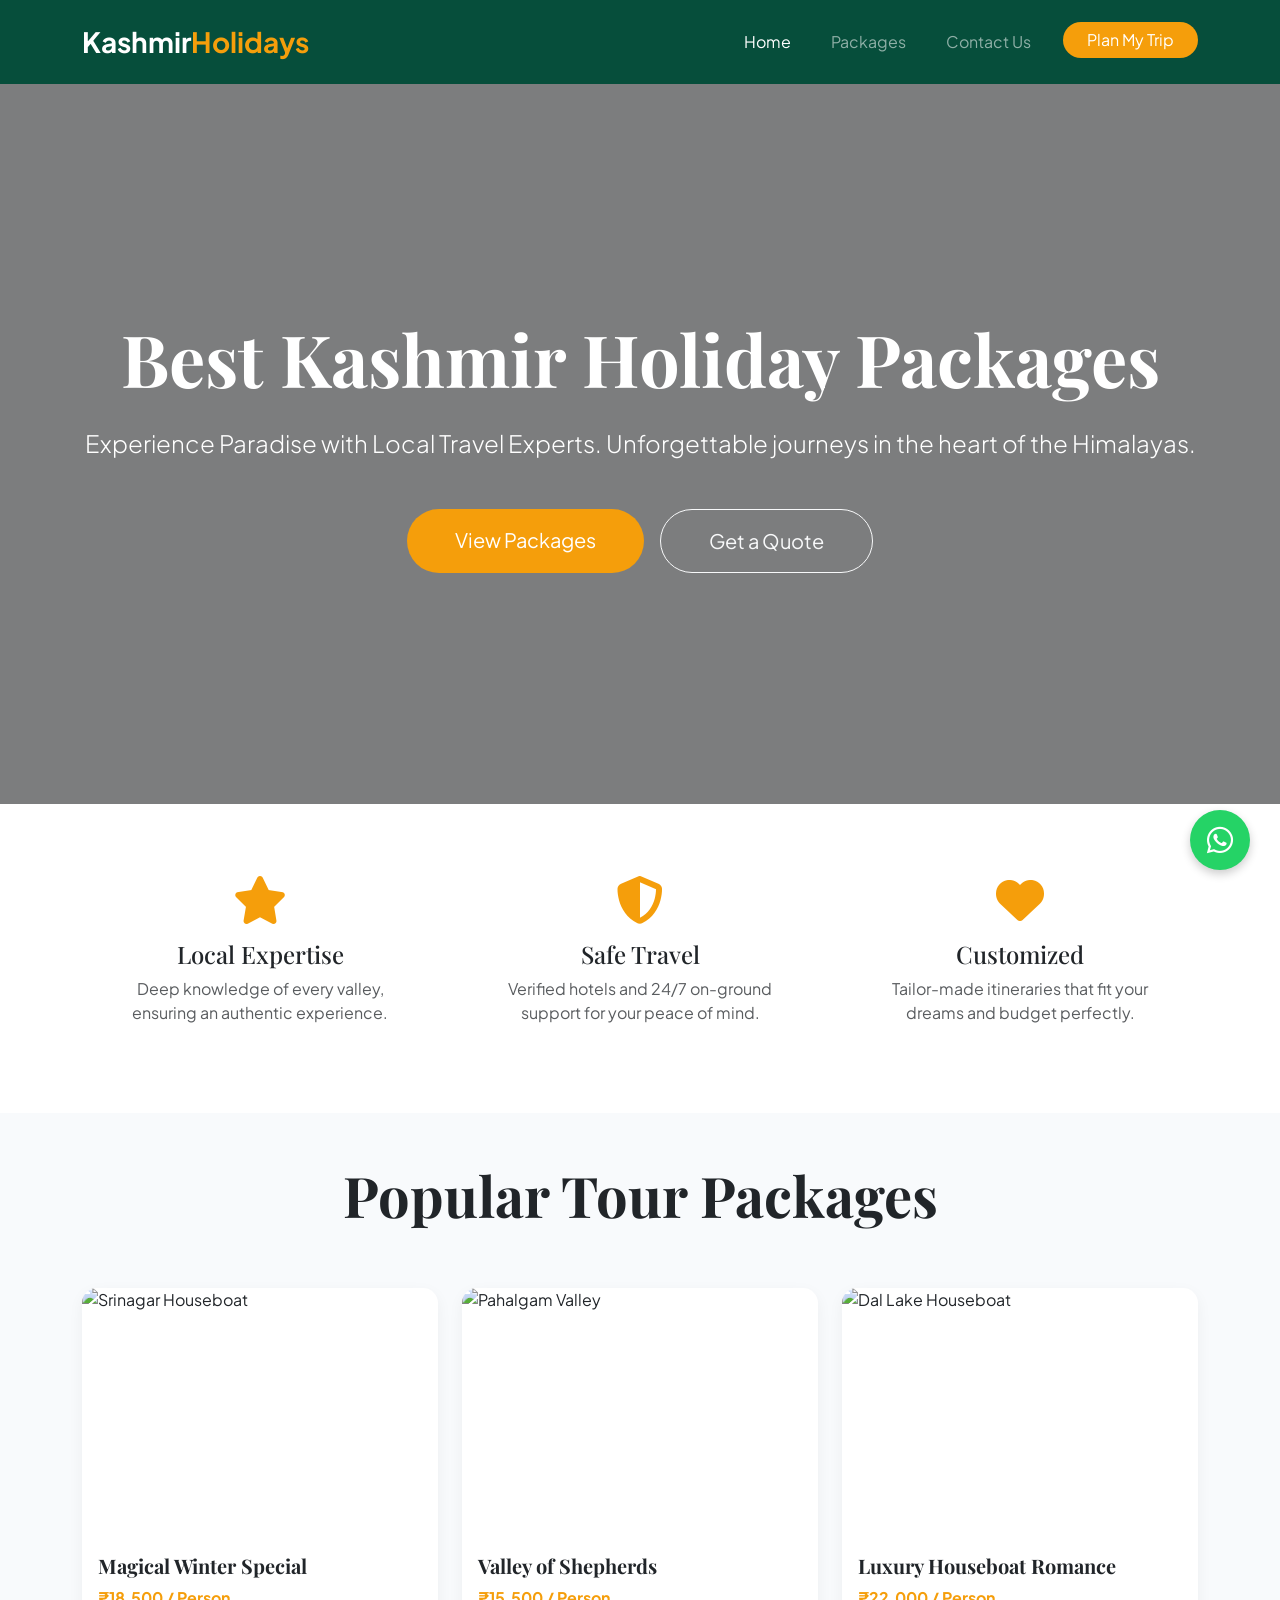
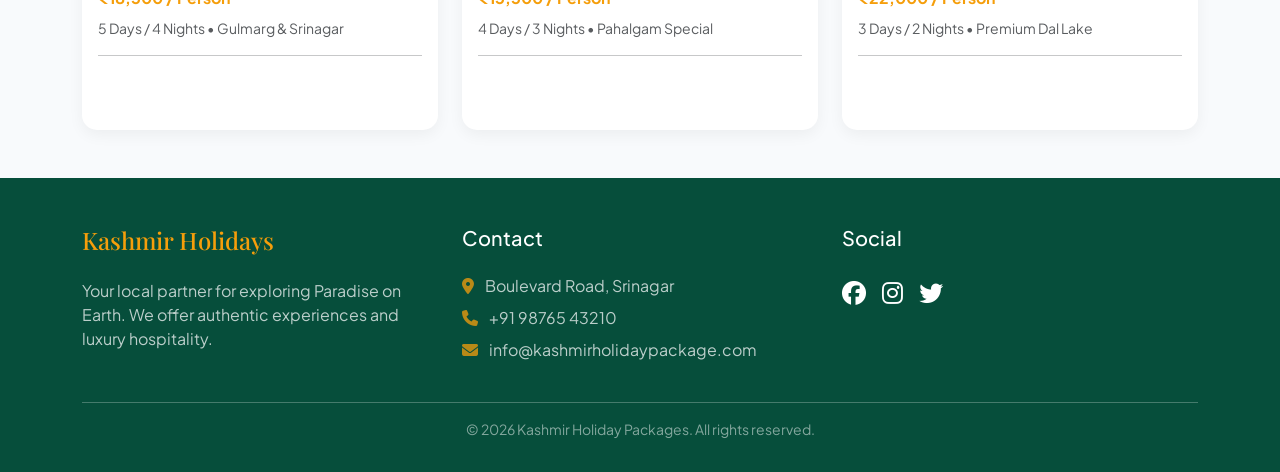
==== client/index.html @ 4a81309c "Adopt Bootstrap for an attractive and functional travel website Migrate project files to Bootstrap 5" ====
<!DOCTYPE html>
<html lang="en">
<head>
    <meta charset="UTF-8">
    <meta name="viewport" content="width=device-width, initial-scale=1.0">
    <title>Kashmir Holiday Packages | Best Kashmir Tour Packages 2026</title>
    <meta name="description" content="Book Kashmir holiday packages with local experts. Srinagar, Gulmarg, Pahalgam & Sonmarg tours with hotels, houseboats & sightseeing.">
    
    <!-- Bootstrap CSS -->
    <link href="https://cdn.jsdelivr.net/npm/bootstrap@5.3.3/dist/css/bootstrap.min.css" rel="stylesheet">
    <!-- Google Fonts -->
    <link href="https://fonts.googleapis.com/css2?family=Playfair+Display:ital,wght@0,400..900;1,400..900&family=Plus+Jakarta+Sans:wght@200..800&display=swap" rel="stylesheet">
    <!-- Font Awesome -->
    <link rel="stylesheet" href="https://cdnjs.cloudflare.com/ajax/libs/font-awesome/6.6.0/css/all.min.css">
    
    <style>
        :root {
            --primary: #064e3b;
            --accent: #f59e0b;
            --light-bg: #f8fafc;
        }
        body { font-family: 'Plus Jakarta Sans', sans-serif; background-color: var(--light-bg); }
        h1, h2, h3, .font-serif { font-family: 'Playfair Display', serif; }
        .bg-primary-custom { background-color: var(--primary); }
        .text-accent { color: var(--accent); }
        .btn-accent { background-color: var(--accent); color: white; border: none; }
        .btn-accent:hover { background-color: #d97706; color: white; }
        .hero-section {
            background: linear-gradient(rgba(0,0,0,0.5), rgba(0,0,0,0.5)), url('https://images.unsplash.com/photo-1598305312015-6284693a7776?q=80&w=2000');
            background-size: cover;
            background-position: center;
            height: 80vh;
            display: flex;
            align-items: center;
            color: white;
        }
        .package-card {
            border: none;
            border-radius: 15px;
            overflow: hidden;
            transition: transform 0.3s;
            box-shadow: 0 5px 15px rgba(0,0,0,0.05);
        }
        .package-card:hover { transform: translateY(-10px); }
        .package-img { height: 250px; object-fit: cover; }
        .whatsapp-btn {
            position: fixed;
            bottom: 30px;
            right: 30px;
            background-color: #25d366;
            color: white;
            width: 60px;
            height: 60px;
            border-radius: 50%;
            display: flex;
            align-items: center;
            justify-content: center;
            font-size: 30px;
            box-shadow: 0 4px 10px rgba(0,0,0,0.2);
            z-index: 1000;
            text-decoration: none;
        }
    </style>
</head>
<body>

    <!-- Navbar -->
    <nav class="navbar navbar-expand-lg navbar-dark bg-primary-custom sticky-top py-3">
        <div class="container">
            <a class="navbar-brand fw-bold fs-3" href="index.html">Kashmir<span class="text-accent">Holidays</span></a>
            <button class="navbar-toggler" type="button" data-bs-toggle="collapse" data-bs-target="#navbarNav">
                <span class="navbar-toggler-icon"></span>
            </button>
            <div class="collapse navbar-collapse" id="navbarNav">
                <ul class="navbar-nav ms-auto gap-lg-4">
                    <li class="nav-item"><a class="nav-link active" href="index.html">Home</a></li>
                    <li class="nav-item"><a class="nav-link" href="packages.html">Packages</a></li>
                    <li class="nav-item"><a class="nav-link" href="contact.html">Contact Us</a></li>
                    <li class="nav-item"><a class="btn btn-accent px-4 rounded-pill" href="contact.html">Plan My Trip</a></li>
                </ul>
            </div>
        </div>
    </nav>

    <!-- Hero Section -->
    <header class="hero-section">
        <div class="container text-center">
            <h1 class="display-2 fw-bold mb-4">Best Kashmir Holiday Packages</h1>
            <p class="lead mb-5 fs-4">Experience Paradise with Local Travel Experts. Unforgettable journeys in the heart of the Himalayas.</p>
            <div class="d-flex flex-wrap justify-content-center gap-3">
                <a href="#packages" class="btn btn-accent btn-lg px-5 py-3 rounded-pill">View Packages</a>
                <a href="contact.html" class="btn btn-outline-light btn-lg px-5 py-3 rounded-pill">Get a Quote</a>
            </div>
        </div>
    </header>

    <!-- Features -->
    <section class="py-5 bg-white">
        <div class="container">
            <div class="row g-4 text-center">
                <div class="col-md-4">
                    <div class="p-4">
                        <i class="fas fa-star fa-3x text-accent mb-3"></i>
                        <h3 class="h4">Local Expertise</h3>
                        <p class="text-muted">Deep knowledge of every valley, ensuring an authentic experience.</p>
                    </div>
                </div>
                <div class="col-md-4">
                    <div class="p-4">
                        <i class="fas fa-shield-alt fa-3x text-accent mb-3"></i>
                        <h3 class="h4">Safe Travel</h3>
                        <p class="text-muted">Verified hotels and 24/7 on-ground support for your peace of mind.</p>
                    </div>
                </div>
                <div class="col-md-4">
                    <div class="p-4">
                        <i class="fas fa-heart fa-3x text-accent mb-3"></i>
                        <h3 class="h4">Customized</h3>
                        <p class="text-muted">Tailor-made itineraries that fit your dreams and budget perfectly.</p>
                    </div>
                </div>
            </div>
        </div>
    </section>

    <!-- Packages Section -->
    <section id="packages" class="py-5">
        <div class="container">
            <div class="text-center mb-5">
                <h2 class="display-4 fw-bold text-dark">Popular Tour Packages</h2>
                <div class="mx-auto bg-accent" style="width: 80px; height: 4px;"></div>
            </div>
            <div class="row g-4">
                <!-- Pkg 1 -->
                <div class="col-md-4">
                    <div class="card package-card h-100">
                        <img src="https://images.unsplash.com/photo-1566833925205-8935661d4021?q=80&w=800" class="package-img card-img-top" alt="Srinagar Houseboat">
                        <div class="card-body">
                            <h3 class="h5 fw-bold">Magical Winter Special</h3>
                            <p class="text-accent fw-bold mb-2">₹18,500 / Person</p>
                            <p class="text-muted small">5 Days / 4 Nights • Gulmarg & Srinagar</p>
                            <hr>
                            <a href="packages.html" class="btn btn-primary-custom text-white w-100 py-2">View Details</a>
                        </div>
                    </div>
                </div>
                <!-- Pkg 2 -->
                <div class="col-md-4">
                    <div class="card package-card h-100">
                        <img src="https://images.unsplash.com/photo-1598305312015-6284693a7776?q=80&w=800" class="package-img card-img-top" alt="Pahalgam Valley">
                        <div class="card-body">
                            <h3 class="h5 fw-bold">Valley of Shepherds</h3>
                            <p class="text-accent fw-bold mb-2">₹15,500 / Person</p>
                            <p class="text-muted small">4 Days / 3 Nights • Pahalgam Special</p>
                            <hr>
                            <a href="packages.html" class="btn btn-primary-custom text-white w-100 py-2">View Details</a>
                        </div>
                    </div>
                </div>
                <!-- Pkg 3 -->
                <div class="col-md-4">
                    <div class="card package-card h-100">
                        <img src="https://images.unsplash.com/photo-1596394516093-501ba68a0ba6?q=80&w=800" class="package-img card-img-top" alt="Dal Lake Houseboat">
                        <div class="card-body">
                            <h3 class="h5 fw-bold">Luxury Houseboat Romance</h3>
                            <p class="text-accent fw-bold mb-2">₹22,000 / Person</p>
                            <p class="text-muted small">3 Days / 2 Nights • Premium Dal Lake</p>
                            <hr>
                            <a href="packages.html" class="btn btn-primary-custom text-white w-100 py-2">View Details</a>
                        </div>
                    </div>
                </div>
            </div>
        </div>
    </section>

    <!-- Footer -->
    <footer class="bg-primary-custom text-white pt-5 pb-3">
        <div class="container">
            <div class="row g-4 mb-4">
                <div class="col-md-4">
                    <h3 class="h4 text-accent mb-4">Kashmir Holidays</h3>
                    <p class="text-light opacity-75">Your local partner for exploring Paradise on Earth. We offer authentic experiences and luxury hospitality.</p>
                </div>
                <div class="col-md-4">
                    <h4 class="h5 mb-4">Contact</h4>
                    <ul class="list-unstyled text-light opacity-75">
                        <li class="mb-2"><i class="fas fa-map-marker-alt me-2 text-accent"></i> Boulevard Road, Srinagar</li>
                        <li class="mb-2"><i class="fas fa-phone me-2 text-accent"></i> +91 98765 43210</li>
                        <li class="mb-2"><i class="fas fa-envelope me-2 text-accent"></i> info@kashmirholidaypackage.com</li>
                    </ul>
                </div>
                <div class="col-md-4">
                    <h4 class="h5 mb-4">Social</h4>
                    <div class="d-flex gap-3">
                        <a href="#" class="text-white fs-4"><i class="fab fa-facebook"></i></a>
                        <a href="#" class="text-white fs-4"><i class="fab fa-instagram"></i></a>
                        <a href="#" class="text-white fs-4"><i class="fab fa-twitter"></i></a>
                    </div>
                </div>
            </div>
            <hr class="opacity-25">
            <p class="text-center small opacity-50">&copy; 2026 Kashmir Holiday Packages. All rights reserved.</p>
        </div>
    </footer>

    <!-- Floating WhatsApp -->
    <a href="https://wa.me/919876543210" class="whatsapp-btn" target="_blank">
        <i class="fab fa-whatsapp"></i>
    </a>

    <!-- Bootstrap JS -->
    <script src="https://cdn.jsdelivr.net/npm/bootstrap@5.3.3/dist/js/bootstrap.bundle.min.js"></script>
</body>
</html>
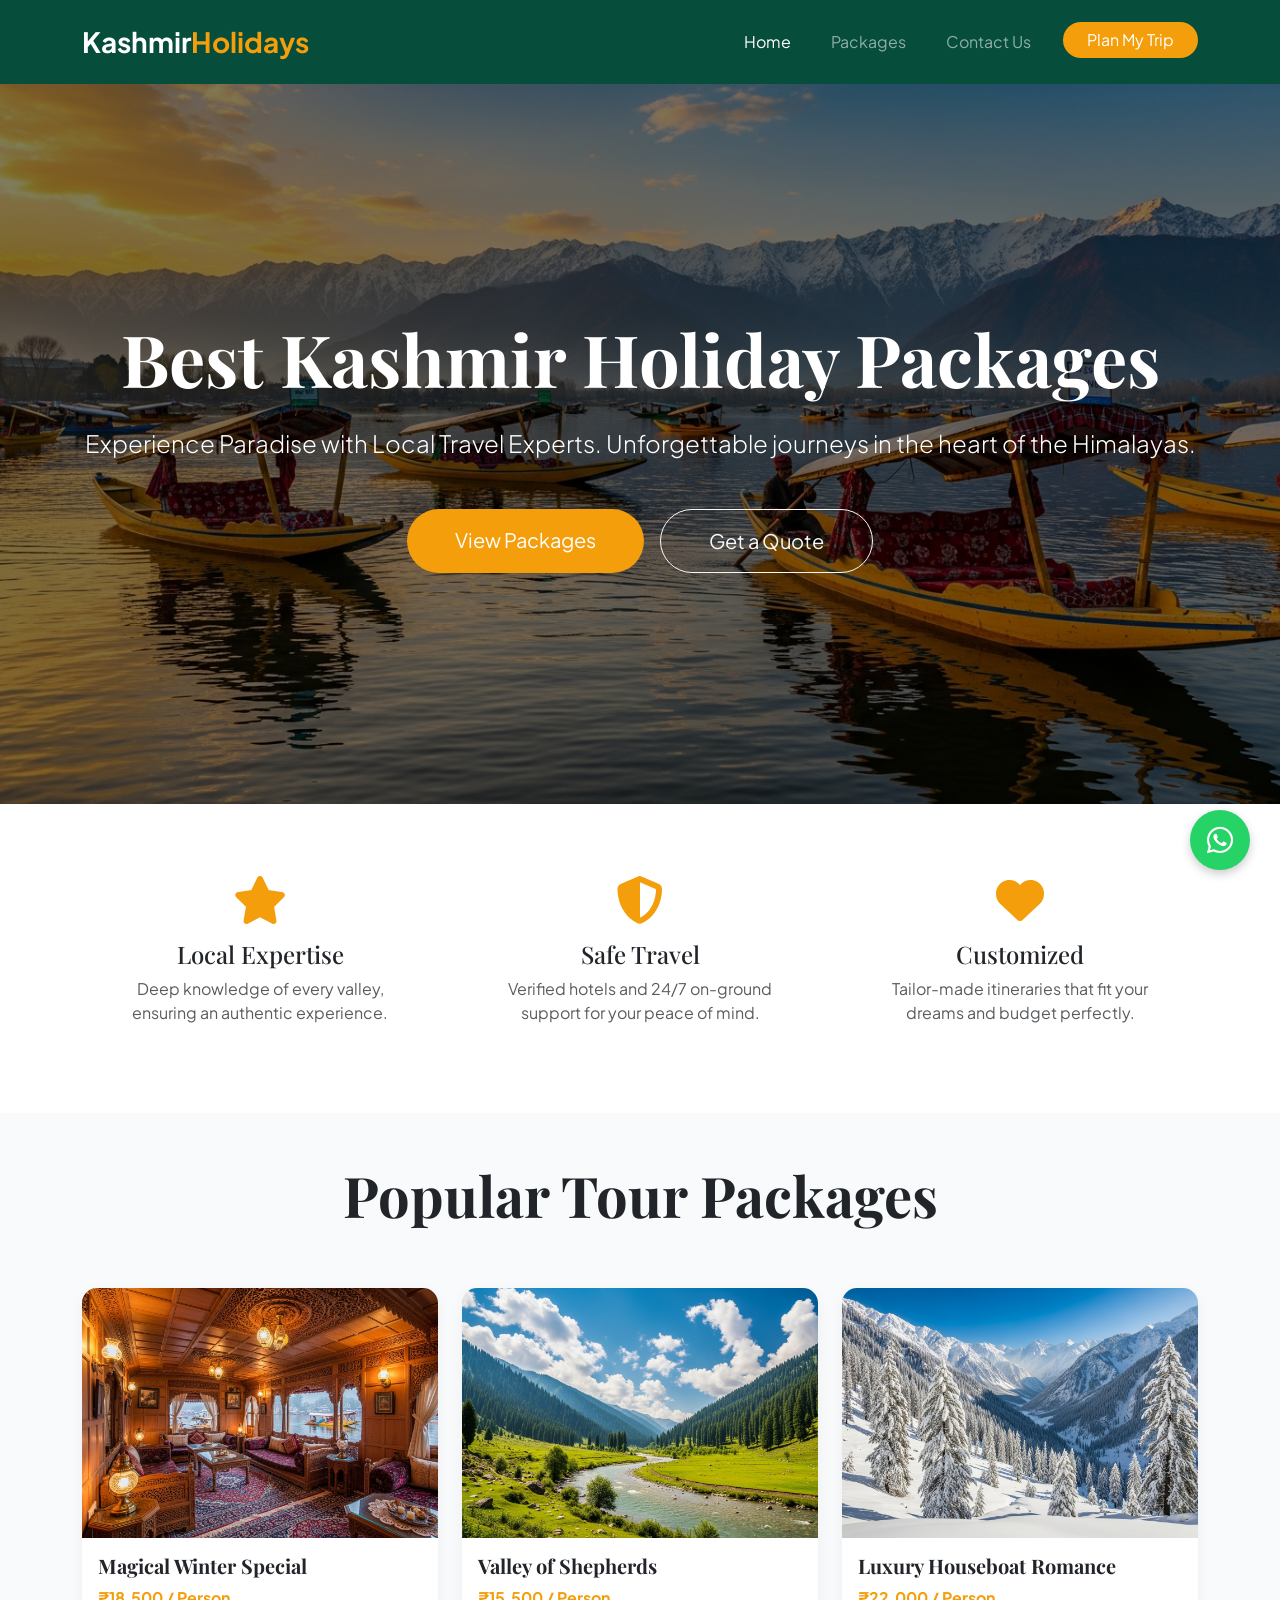
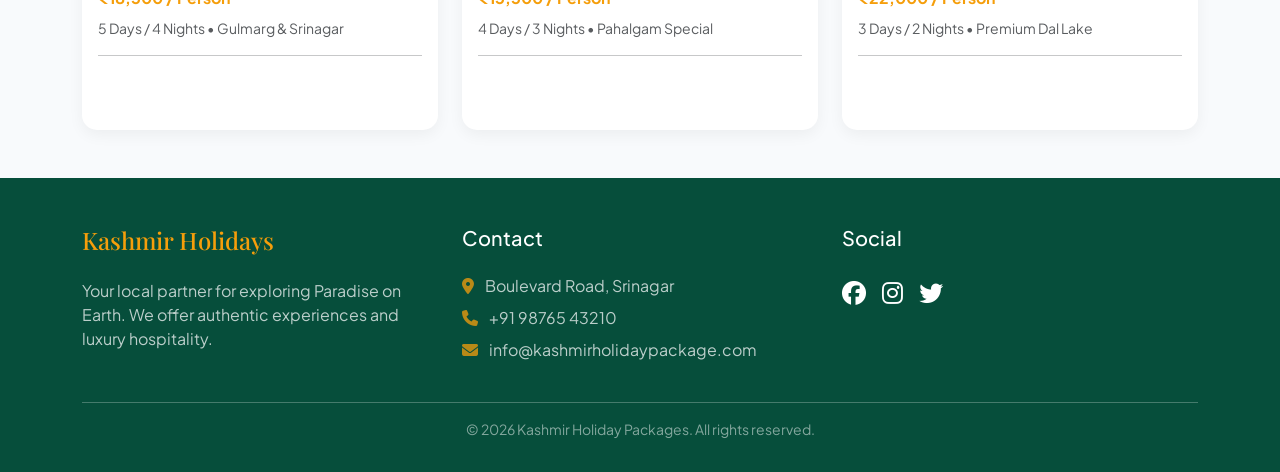
==== commit 0d9bb0e8: "Update image paths to correctly display visuals across the site Correct image paths in `index.html` " ====
--- a/client/index.html
+++ b/client/index.html
@@ -26,7 +26,7 @@
         .btn-accent { background-color: var(--accent); color: white; border: none; }
         .btn-accent:hover { background-color: #d97706; color: white; }
         .hero-section {
-            background: linear-gradient(rgba(0,0,0,0.5), rgba(0,0,0,0.5)), url('https://images.unsplash.com/photo-1598305312015-6284693a7776?q=80&w=2000');
+            background: linear-gradient(rgba(0,0,0,0.5), rgba(0,0,0,0.5)), url('assets/cinematic_dal_lake_sunset_landscape.png');
             background-size: cover;
             background-position: center;
             height: 80vh;
@@ -134,7 +134,7 @@
                 <!-- Pkg 1 -->
                 <div class="col-md-4">
                     <div class="card package-card h-100">
-                        <img src="https://images.unsplash.com/photo-1566833925205-8935661d4021?q=80&w=800" class="package-img card-img-top" alt="Srinagar Houseboat">
+                        <img src="assets/luxury_houseboat_interior_bedroom.png" class="package-img card-img-top" alt="Srinagar Houseboat">
                         <div class="card-body">
                             <h3 class="h5 fw-bold">Magical Winter Special</h3>
                             <p class="text-accent fw-bold mb-2">₹18,500 / Person</p>
@@ -147,7 +147,7 @@
                 <!-- Pkg 2 -->
                 <div class="col-md-4">
                     <div class="card package-card h-100">
-                        <img src="https://images.unsplash.com/photo-1598305312015-6284693a7776?q=80&w=800" class="package-img card-img-top" alt="Pahalgam Valley">
+                        <img src="assets/lush_pahalgam_valley_landscape.png" class="package-img card-img-top" alt="Pahalgam Valley">
                         <div class="card-body">
                             <h3 class="h5 fw-bold">Valley of Shepherds</h3>
                             <p class="text-accent fw-bold mb-2">₹15,500 / Person</p>
@@ -160,7 +160,7 @@
                 <!-- Pkg 3 -->
                 <div class="col-md-4">
                     <div class="card package-card h-100">
-                        <img src="https://images.unsplash.com/photo-1596394516093-501ba68a0ba6?q=80&w=800" class="package-img card-img-top" alt="Dal Lake Houseboat">
+                        <img src="assets/snowy_gulmarg_mountains_landscape.png" class="package-img card-img-top" alt="Dal Lake Houseboat">
                         <div class="card-body">
                             <h3 class="h5 fw-bold">Luxury Houseboat Romance</h3>
                             <p class="text-accent fw-bold mb-2">₹22,000 / Person</p>
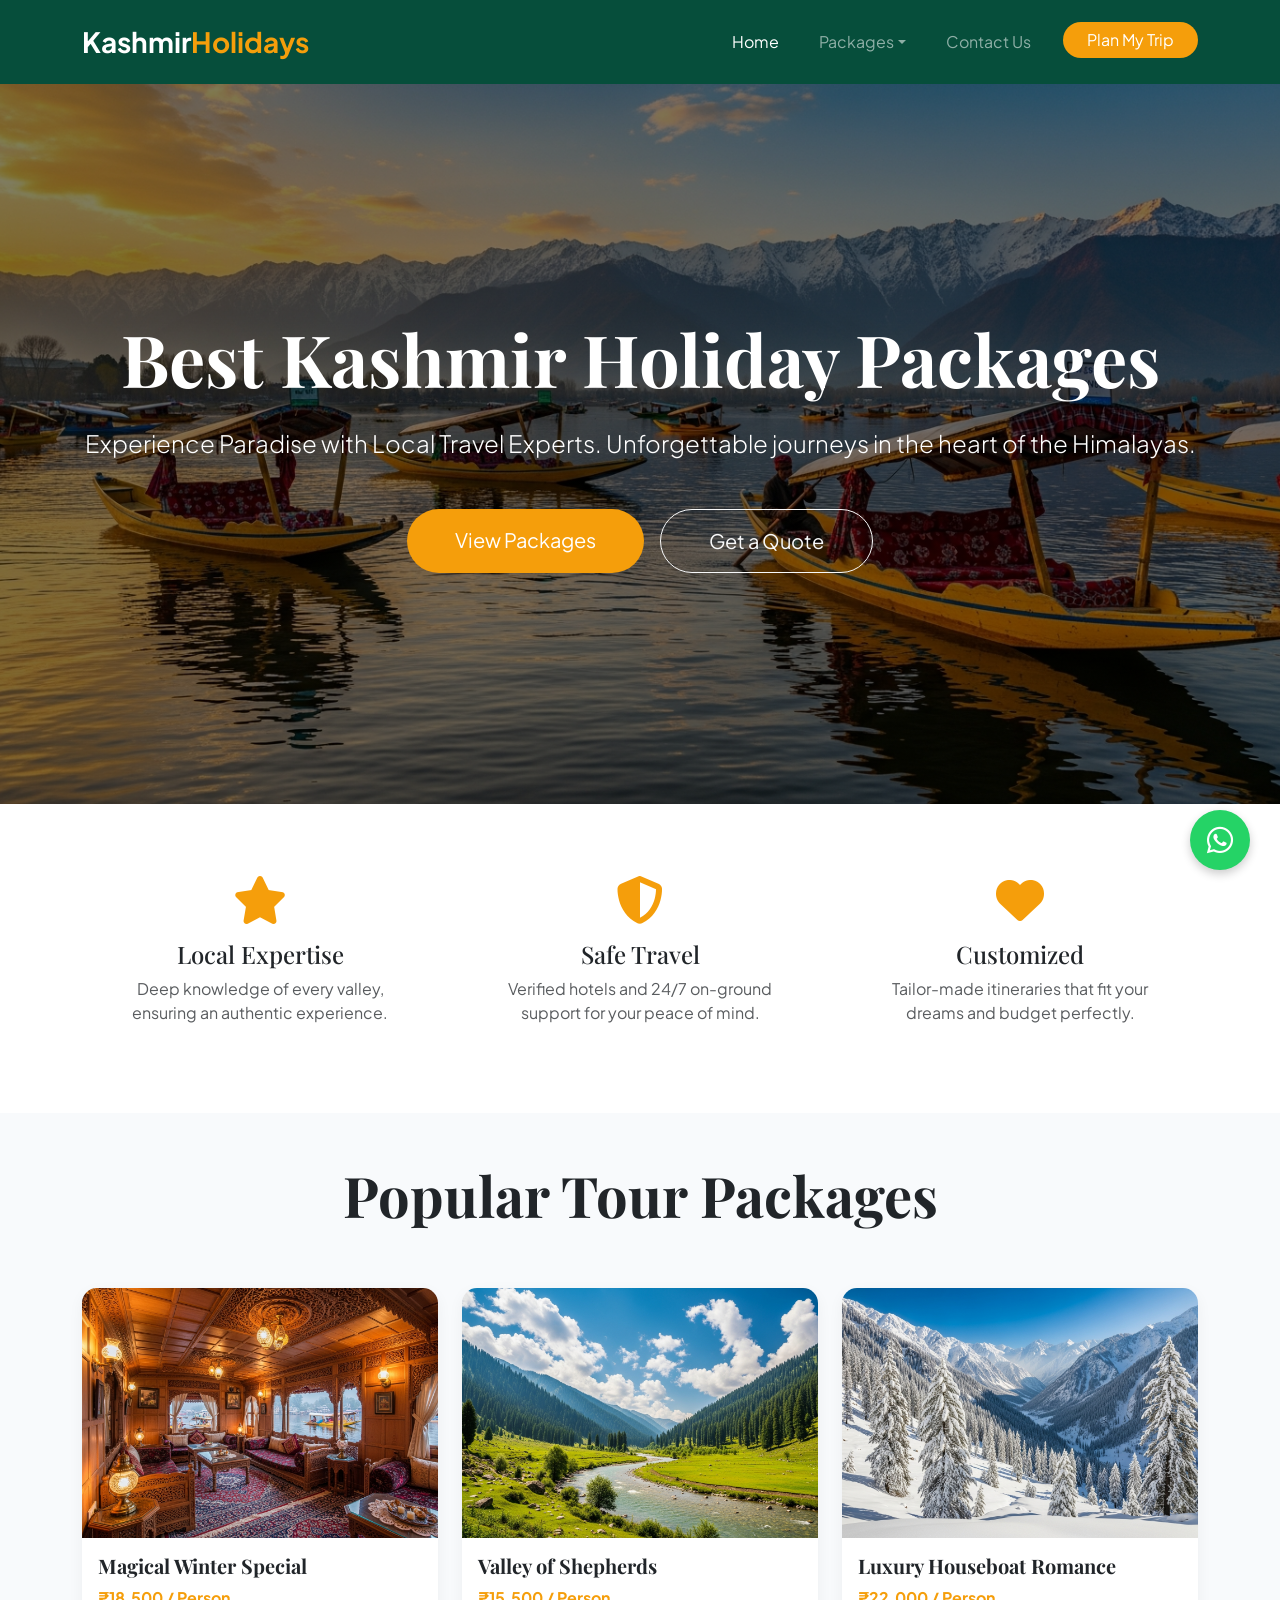
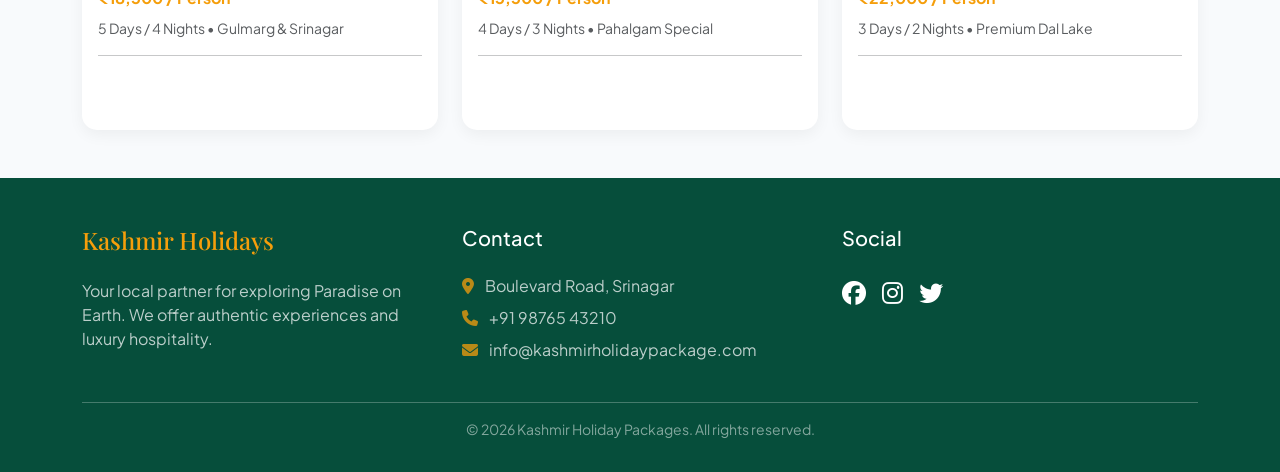
==== commit c49faf76: "Add specialized tour package pages and update navigation Creates new HTML pages for specific Kashmir" ====
--- a/client/index.html
+++ b/client/index.html
@@ -74,7 +74,21 @@
             <div class="collapse navbar-collapse" id="navbarNav">
                 <ul class="navbar-nav ms-auto gap-lg-4">
                     <li class="nav-item"><a class="nav-link active" href="index.html">Home</a></li>
-                    <li class="nav-item"><a class="nav-link" href="packages.html">Packages</a></li>
+                    <li class="nav-item dropdown">
+                        <a class="nav-link dropdown-toggle" href="#" id="navbarDropdown" role="button" data-bs-toggle="dropdown">Packages</a>
+                        <ul class="dropdown-menu border-0 shadow-sm">
+                            <li><a class="dropdown-item" href="packages.html">All Packages</a></li>
+                            <li><hr class="dropdown-divider"></li>
+                            <li><a class="dropdown-item" href="kashmir-honeymoon-packages.html">Honeymoon Packages</a></li>
+                            <li><a class="dropdown-item" href="kashmir-family-tour-packages.html">Family Packages</a></li>
+                            <li><a class="dropdown-item" href="kashmir-tour-packages-from-delhi.html">From Delhi</a></li>
+                            <li><hr class="dropdown-divider"></li>
+                            <li><a class="dropdown-item" href="gulmarg-tour-packages.html">Gulmarg Specials</a></li>
+                            <li><a class="dropdown-item" href="pahalgam-tour-packages.html">Pahalgam Specials</a></li>
+                            <li><a class="dropdown-item" href="srinagar-tour-packages.html">Srinagar Specials</a></li>
+                            <li><a class="dropdown-item" href="sonmarg-tour-packages.html">Sonmarg Specials</a></li>
+                        </ul>
+                    </li>
                     <li class="nav-item"><a class="nav-link" href="contact.html">Contact Us</a></li>
                     <li class="nav-item"><a class="btn btn-accent px-4 rounded-pill" href="contact.html">Plan My Trip</a></li>
                 </ul>
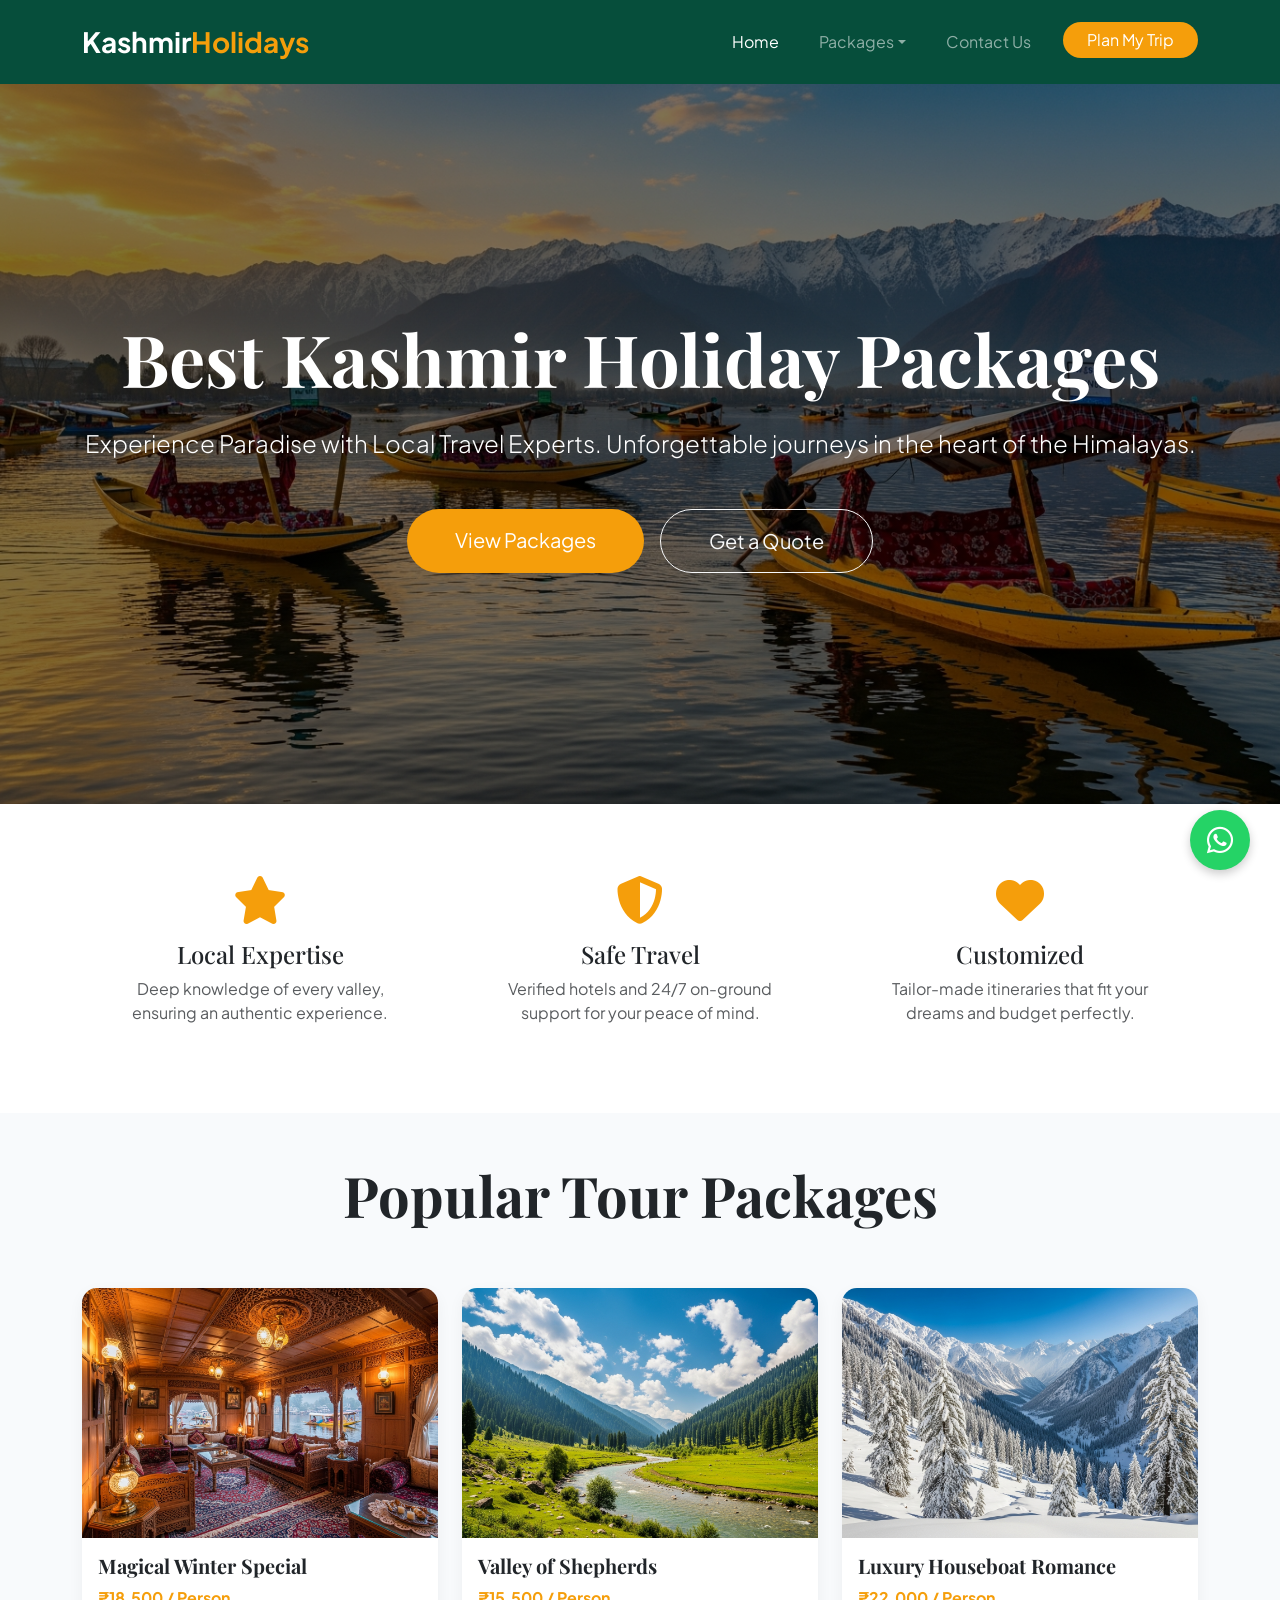
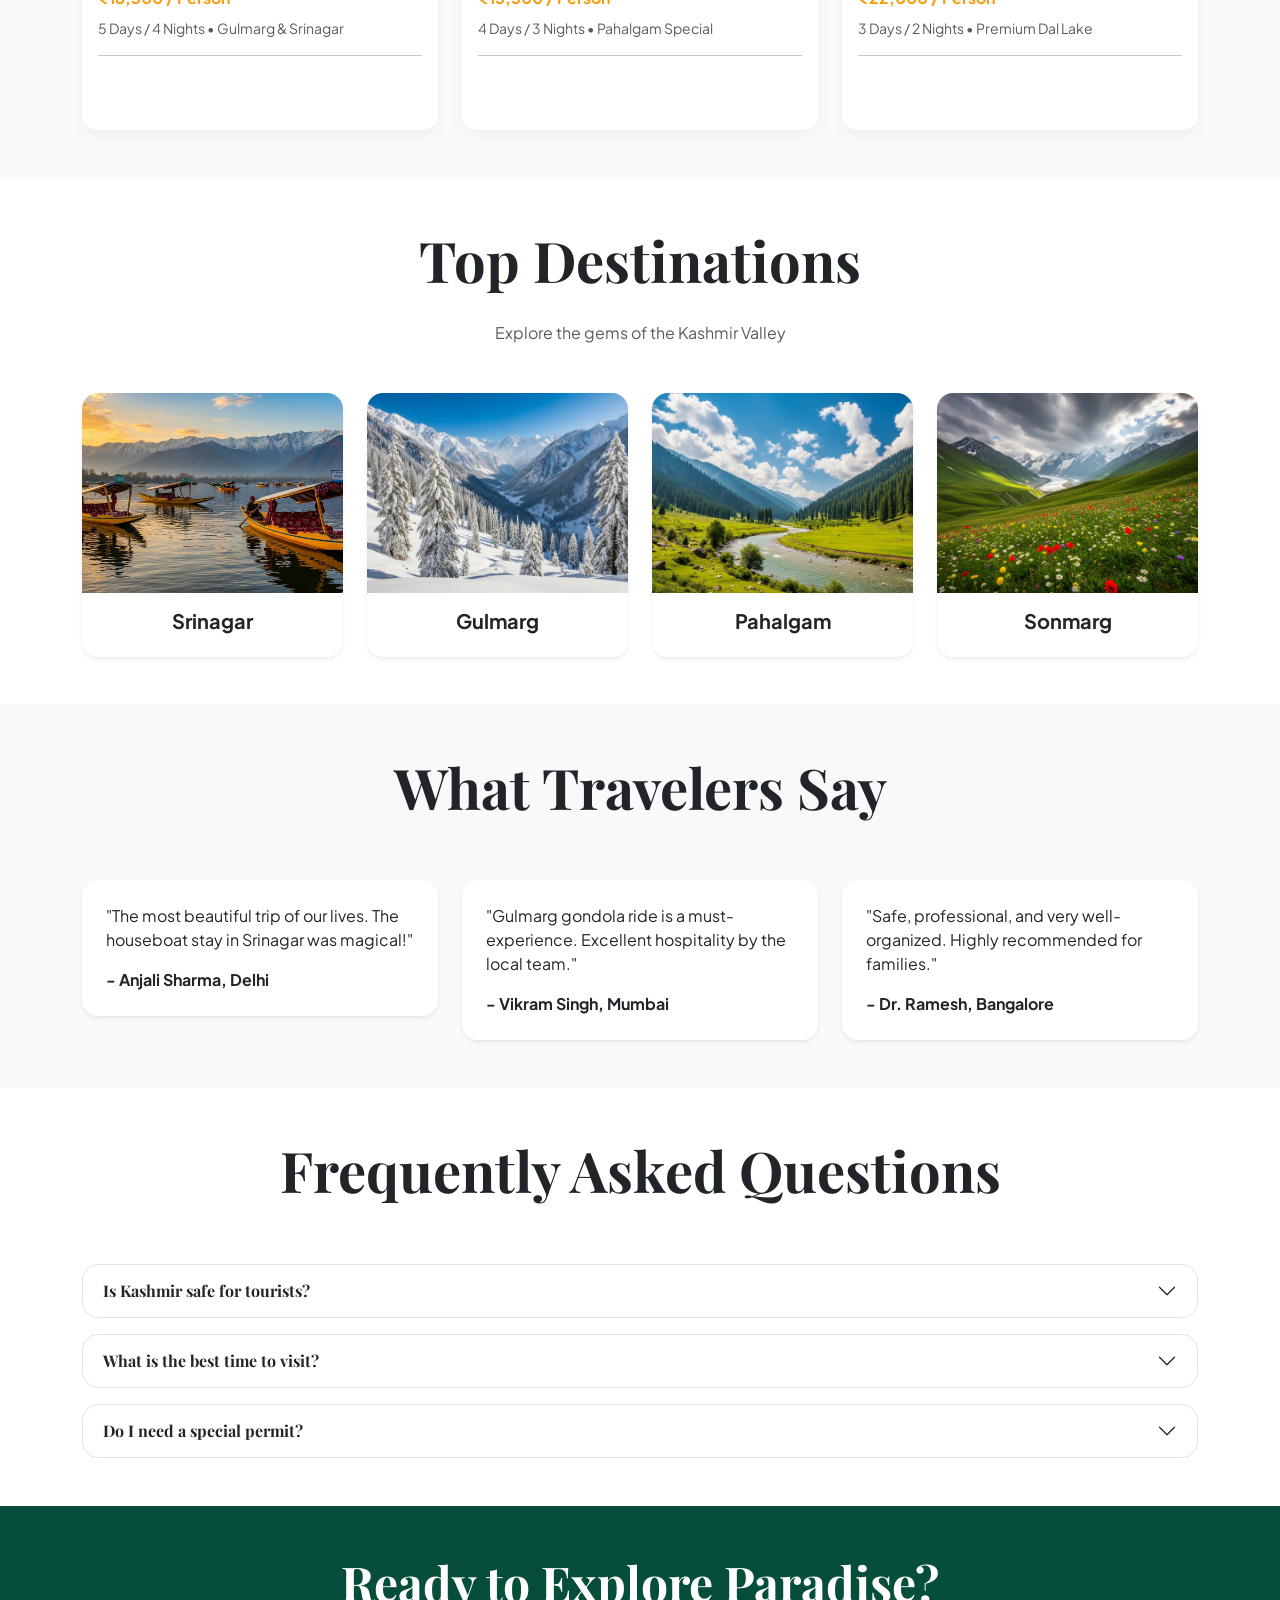
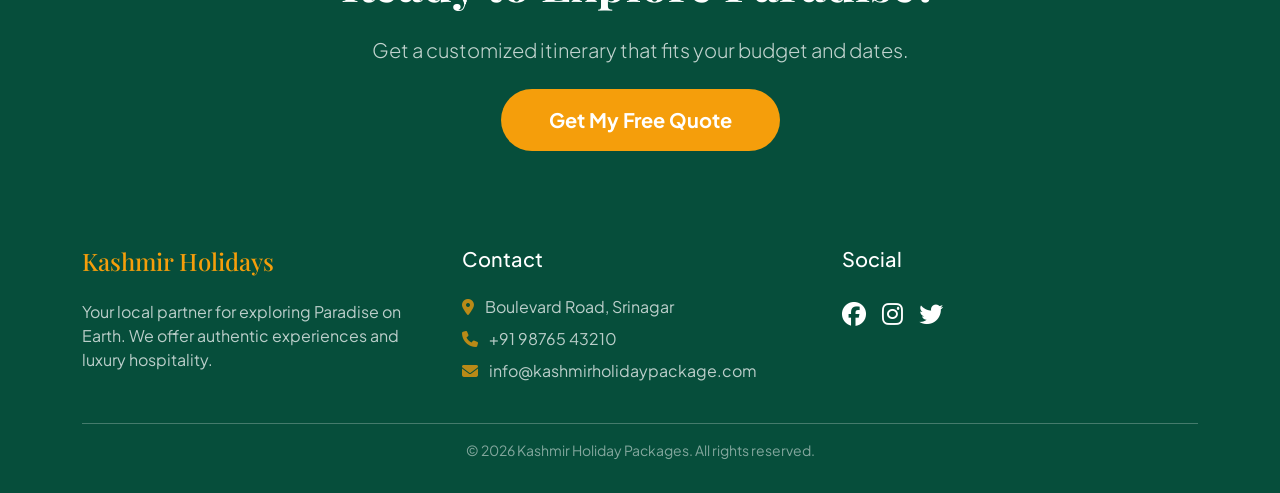
==== commit ab6c7620: "Add popular destinations and traveler testimonials to the homepage Updates client/index.html to incl" ====
--- a/client/index.html
+++ b/client/index.html
@@ -188,7 +188,131 @@
         </div>
     </section>
 
-    <!-- Footer -->
+    <!-- Destinations Section -->
+    <section id="destinations" class="py-5 bg-white">
+        <div class="container">
+            <div class="text-center mb-5">
+                <h2 class="display-4 fw-bold text-dark">Top Destinations</h2>
+                <div class="mx-auto bg-accent mb-3" style="width: 80px; height: 4px;"></div>
+                <p class="text-muted">Explore the gems of the Kashmir Valley</p>
+            </div>
+            <div class="row g-4">
+                <div class="col-md-3">
+                    <div class="card border-0 rounded-4 overflow-hidden shadow-sm h-100">
+                        <img src="assets/cinematic_dal_lake_sunset_landscape.png" class="card-img-top" style="height: 200px; object-fit: cover;" alt="Srinagar">
+                        <div class="card-body text-center">
+                            <h4 class="h5 fw-bold">Srinagar</h4>
+                        </div>
+                    </div>
+                </div>
+                <div class="col-md-3">
+                    <div class="card border-0 rounded-4 overflow-hidden shadow-sm h-100">
+                        <img src="assets/snowy_gulmarg_mountains_landscape.png" class="card-img-top" style="height: 200px; object-fit: cover;" alt="Gulmarg">
+                        <div class="card-body text-center">
+                            <h4 class="h5 fw-bold">Gulmarg</h4>
+                        </div>
+                    </div>
+                </div>
+                <div class="col-md-3">
+                    <div class="card border-0 rounded-4 overflow-hidden shadow-sm h-100">
+                        <img src="assets/lush_pahalgam_valley_landscape.png" class="card-img-top" style="height: 200px; object-fit: cover;" alt="Pahalgam">
+                        <div class="card-body text-center">
+                            <h4 class="h5 fw-bold">Pahalgam</h4>
+                        </div>
+                    </div>
+                </div>
+                <div class="col-md-3">
+                    <div class="card border-0 rounded-4 overflow-hidden shadow-sm h-100">
+                        <img src="assets/sonmarg_meadow_with_glaciers.png" class="card-img-top" style="height: 200px; object-fit: cover;" alt="Sonmarg">
+                        <div class="card-body text-center">
+                            <h4 class="h5 fw-bold">Sonmarg</h4>
+                        </div>
+                    </div>
+                </div>
+            </div>
+        </div>
+    </section>
+
+    <!-- Testimonials -->
+    <section class="py-5 bg-light">
+        <div class="container">
+            <div class="text-center mb-5">
+                <h2 class="display-4 fw-bold text-dark">What Travelers Say</h2>
+                <div class="mx-auto bg-accent" style="width: 80px; height: 4px;"></div>
+            </div>
+            <div class="row g-4">
+                <div class="col-md-4">
+                    <div class="card border-0 p-4 shadow-sm rounded-4 italic">
+                        <p class="mb-3">"The most beautiful trip of our lives. The houseboat stay in Srinagar was magical!"</p>
+                        <div class="fw-bold">- Anjali Sharma, Delhi</div>
+                    </div>
+                </div>
+                <div class="col-md-4">
+                    <div class="card border-0 p-4 shadow-sm rounded-4 italic">
+                        <p class="mb-3">"Gulmarg gondola ride is a must-experience. Excellent hospitality by the local team."</p>
+                        <div class="fw-bold">- Vikram Singh, Mumbai</div>
+                    </div>
+                </div>
+                <div class="col-md-4">
+                    <div class="card border-0 p-4 shadow-sm rounded-4 italic">
+                        <p class="mb-3">"Safe, professional, and very well-organized. Highly recommended for families."</p>
+                        <div class="fw-bold">- Dr. Ramesh, Bangalore</div>
+                    </div>
+                </div>
+            </div>
+        </div>
+    </section>
+
+    <!-- FAQ Section -->
+    <section class="py-5 bg-white">
+        <div class="container">
+            <div class="text-center mb-5">
+                <h2 class="display-4 fw-bold text-dark">Frequently Asked Questions</h2>
+                <div class="mx-auto bg-accent" style="width: 80px; height: 4px;"></div>
+            </div>
+            <div class="accordion accordion-flush mx-auto max-w-3xl" id="faqAccordion">
+                <div class="accordion-item border rounded-4 mb-3">
+                    <h2 class="accordion-header">
+                        <button class="accordion-button collapsed fw-bold rounded-4" type="button" data-bs-toggle="collapse" data-bs-target="#faq1">
+                            Is Kashmir safe for tourists?
+                        </button>
+                    </h2>
+                    <div id="faq1" class="accordion-collapse collapse" data-bs-parent="#faqAccordion">
+                        <div class="accordion-body">Yes, Kashmir is very safe for tourism. Thousands of tourists visit every month, and the locals are extremely welcoming and hospitable.</div>
+                    </div>
+                </div>
+                <div class="accordion-item border rounded-4 mb-3">
+                    <h2 class="accordion-header">
+                        <button class="accordion-button collapsed fw-bold rounded-4" type="button" data-bs-toggle="collapse" data-bs-target="#faq2">
+                            What is the best time to visit?
+                        </button>
+                    </h2>
+                    <div id="faq2" class="accordion-collapse collapse" data-bs-parent="#faqAccordion">
+                        <div class="accordion-body">Summer (April to October) is perfect for greenery, while Winter (December to February) is ideal for snow lovers and skiing.</div>
+                    </div>
+                </div>
+                <div class="accordion-item border rounded-4">
+                    <h2 class="accordion-header">
+                        <button class="accordion-button collapsed fw-bold rounded-4" type="button" data-bs-toggle="collapse" data-bs-target="#faq3">
+                            Do I need a special permit?
+                        </button>
+                    </h2>
+                    <div id="faq3" class="accordion-collapse collapse" data-bs-parent="#faqAccordion">
+                        <div class="accordion-body">Standard tourist areas like Srinagar, Gulmarg, and Pahalgam do not require any special permits for Indian citizens.</div>
+                    </div>
+                </div>
+            </div>
+        </div>
+    </section>
+
+    <!-- CTA Section -->
+    <section class="py-5 bg-primary-custom text-white text-center">
+        <div class="container">
+            <h2 class="display-5 fw-bold mb-4 font-serif">Ready to Explore Paradise?</h2>
+            <p class="lead mb-4 opacity-75">Get a customized itinerary that fits your budget and dates.</p>
+            <a href="contact.html" class="btn btn-accent btn-lg px-5 py-3 rounded-pill fw-bold">Get My Free Quote</a>
+        </div>
+    </section>
     <footer class="bg-primary-custom text-white pt-5 pb-3">
         <div class="container">
             <div class="row g-4 mb-4">
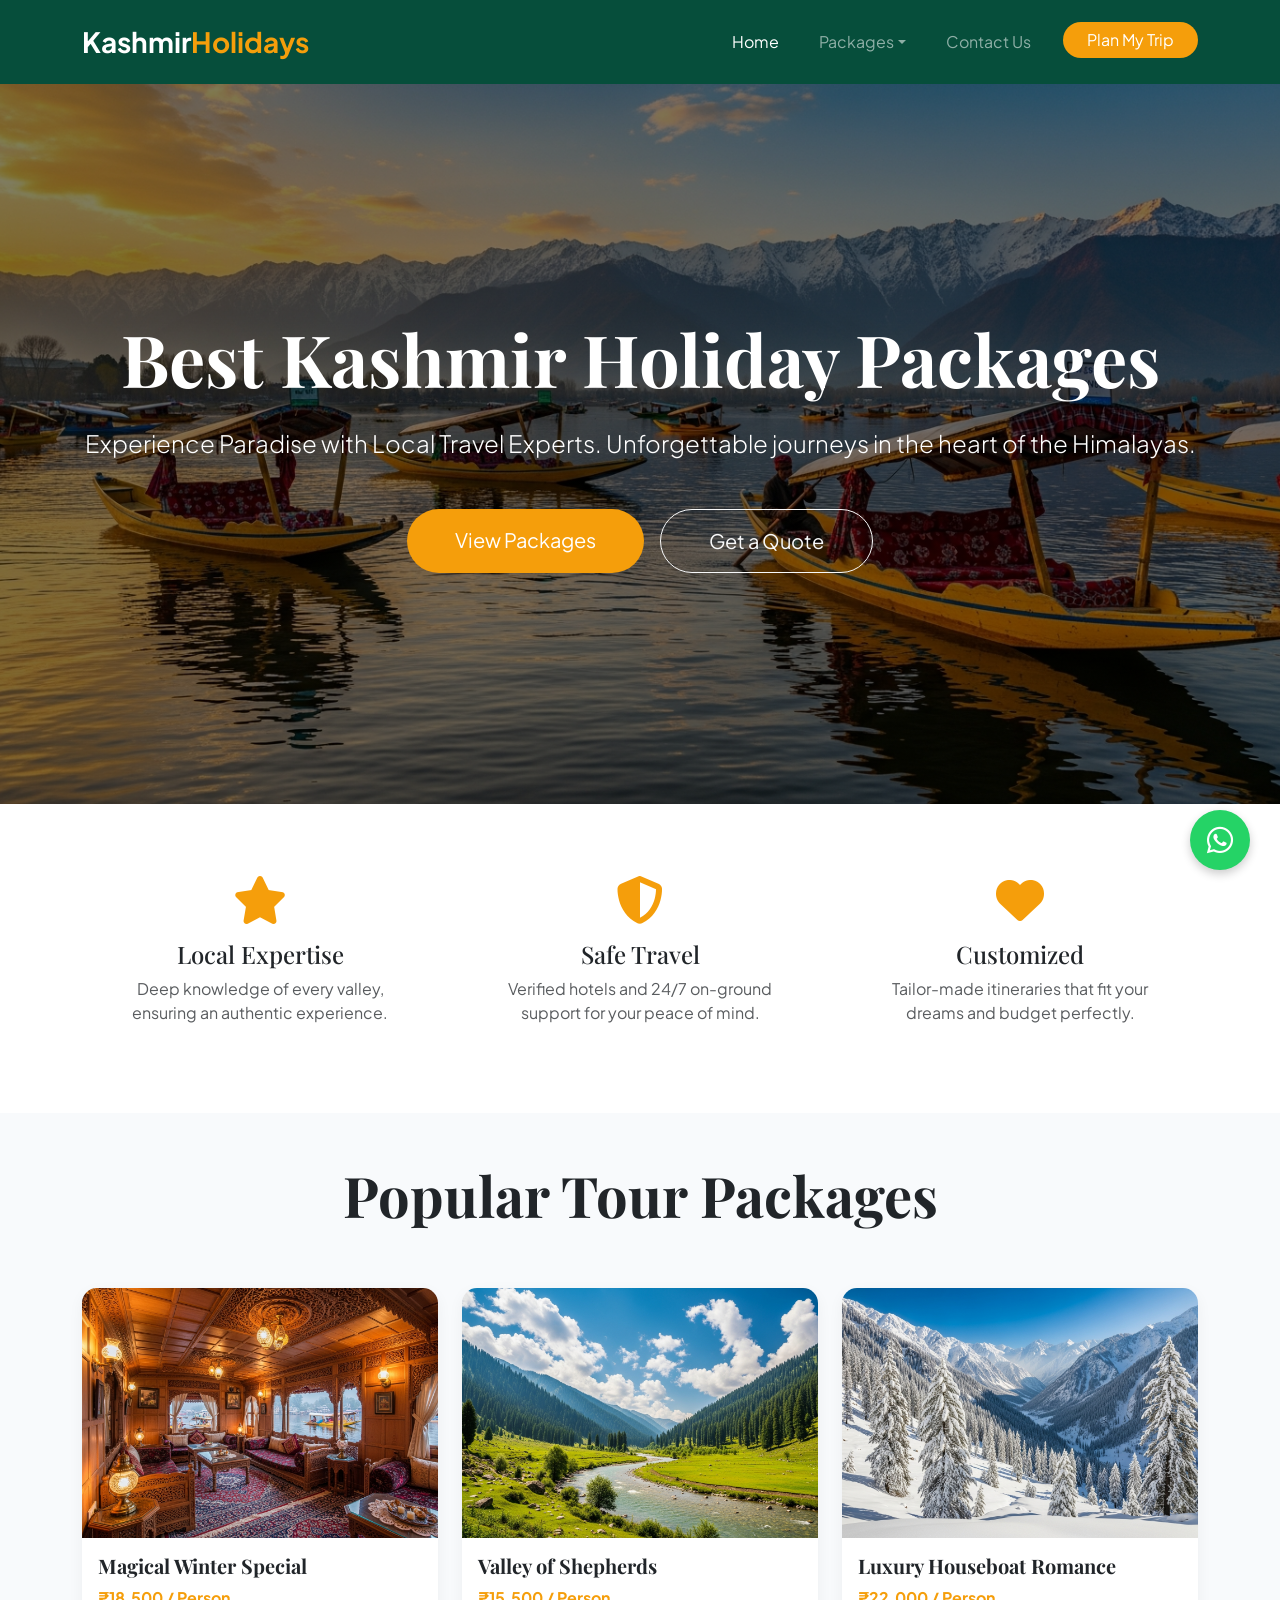
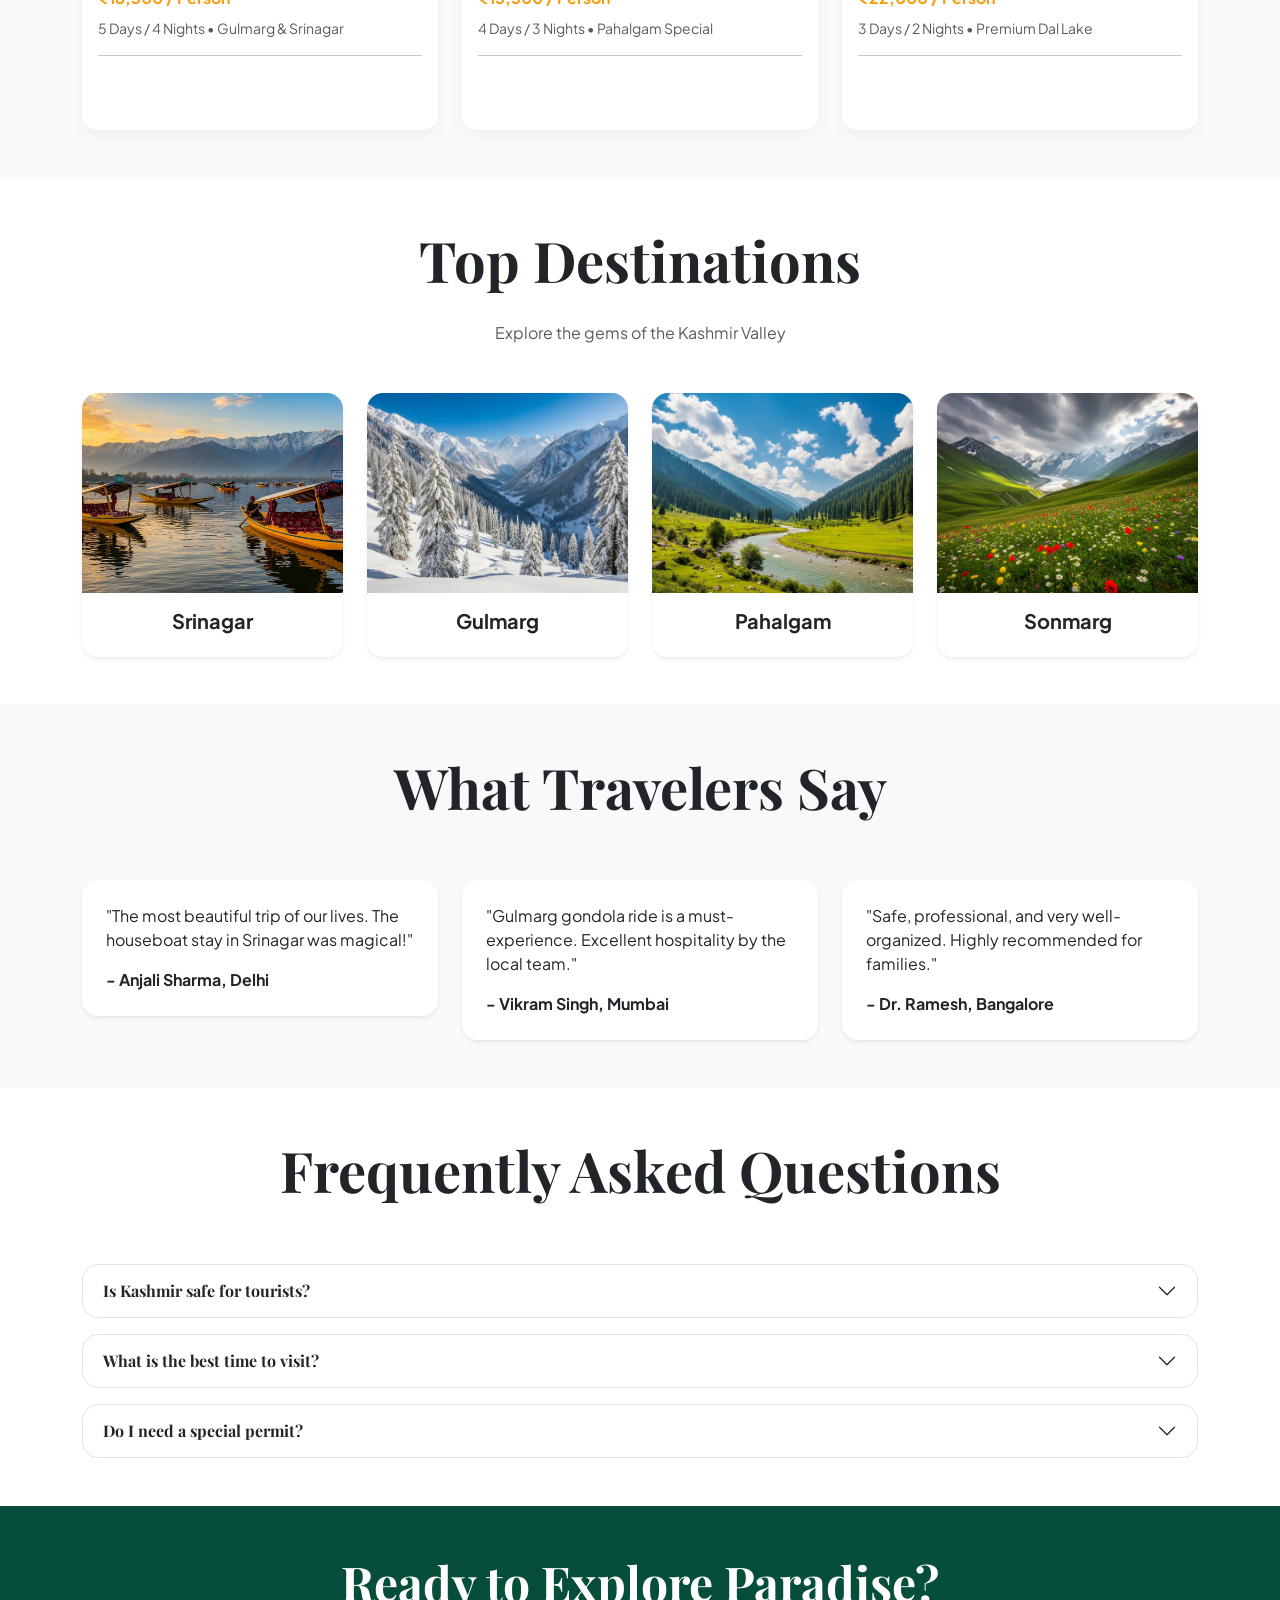
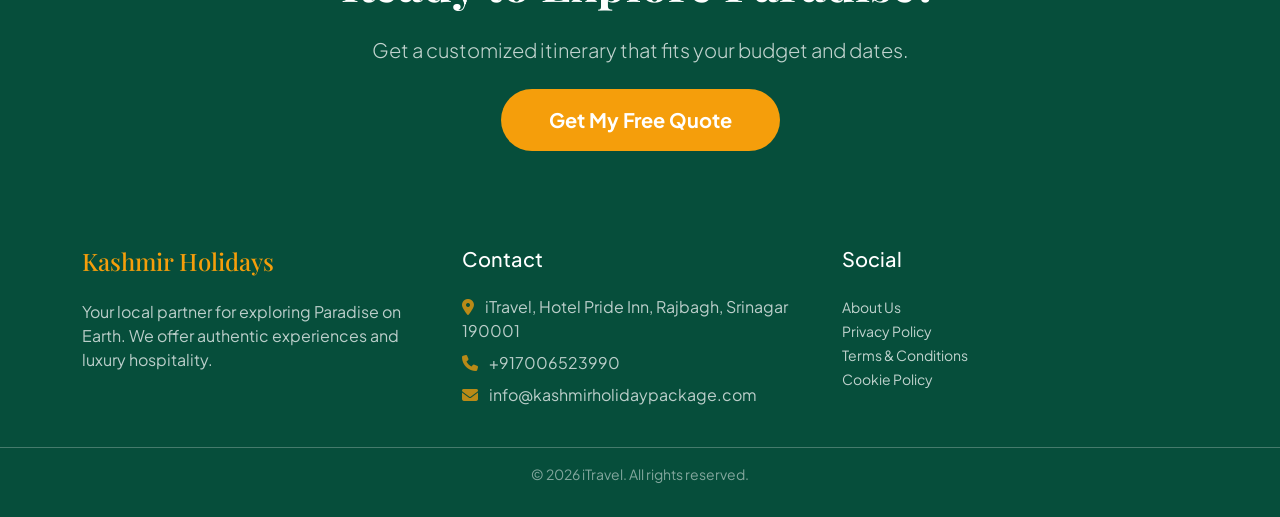
==== commit 12d48814: "Update company details and add essential legal pages to the website Update contact information, comp" ====
--- a/client/index.html
+++ b/client/index.html
@@ -323,22 +323,19 @@
                 <div class="col-md-4">
                     <h4 class="h5 mb-4">Contact</h4>
                     <ul class="list-unstyled text-light opacity-75">
-                        <li class="mb-2"><i class="fas fa-map-marker-alt me-2 text-accent"></i> Boulevard Road, Srinagar</li>
-                        <li class="mb-2"><i class="fas fa-phone me-2 text-accent"></i> +91 98765 43210</li>
+                        <li class="mb-2"><i class="fas fa-map-marker-alt me-2 text-accent"></i> iTravel, Hotel Pride Inn, Rajbagh, Srinagar 190001</li>
+                        <li class="mb-2"><i class="fas fa-phone me-2 text-accent"></i> +917006523990</li>
                         <li class="mb-2"><i class="fas fa-envelope me-2 text-accent"></i> info@kashmirholidaypackage.com</li>
                     </ul>
                 </div>
                 <div class="col-md-4">
                     <h4 class="h5 mb-4">Social</h4>
-                    <div class="d-flex gap-3">
-                        <a href="#" class="text-white fs-4"><i class="fab fa-facebook"></i></a>
-                        <a href="#" class="text-white fs-4"><i class="fab fa-instagram"></i></a>
-                        <a href="#" class="text-white fs-4"><i class="fab fa-twitter"></i></a>
+<ul class="list-unstyled text-light opacity-75"><li><a href="about-us.html" class="text-white text-decoration-none small">About Us</a></li><li><a href="privacy-policy.html" class="text-white text-decoration-none small">Privacy Policy</a></li><li><a href="terms-and-conditions.html" class="text-white text-decoration-none small">Terms & Conditions</a></li><li><a href="cookies.html" class="text-white text-decoration-none small">Cookie Policy</a></li></ul>
                     </div>
                 </div>
             </div>
             <hr class="opacity-25">
-            <p class="text-center small opacity-50">&copy; 2026 Kashmir Holiday Packages. All rights reserved.</p>
+            <p class="text-center small opacity-50">&copy; 2026 iTravel. All rights reserved.</p>
         </div>
     </footer>
 
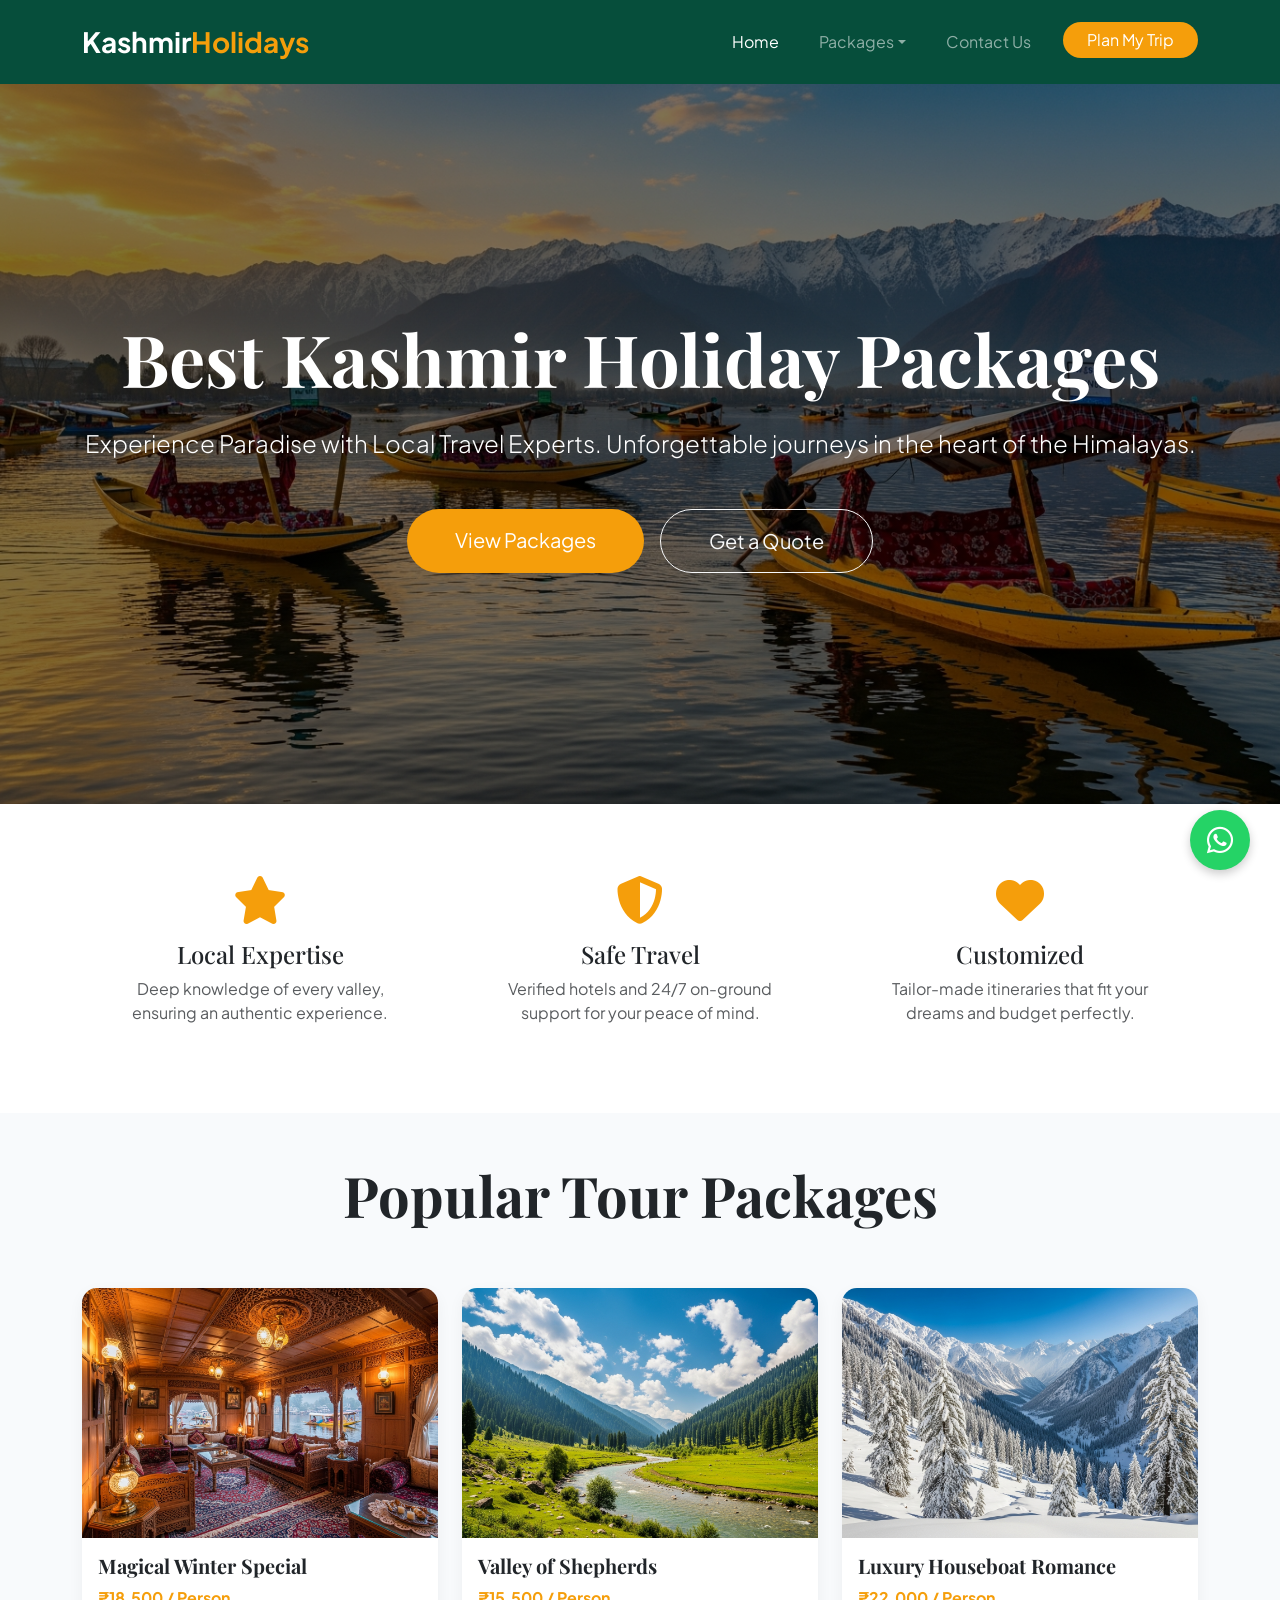
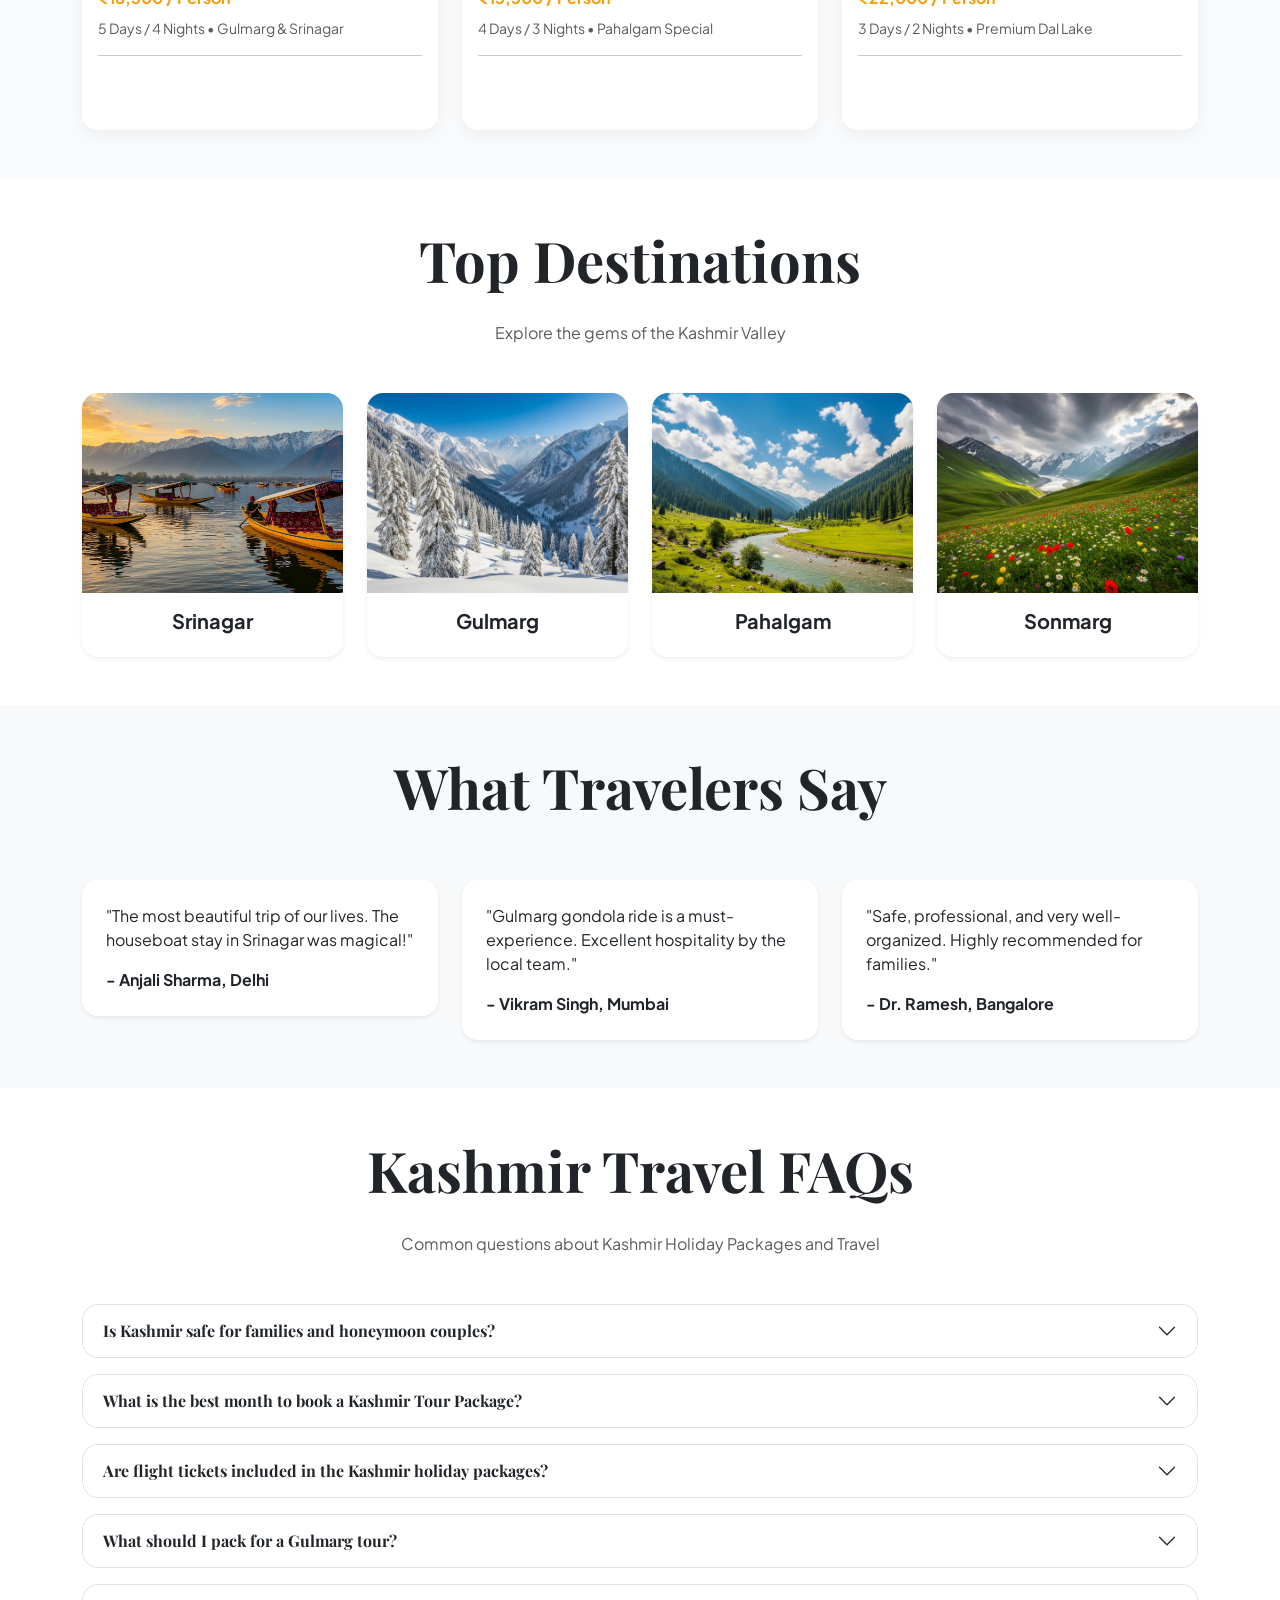
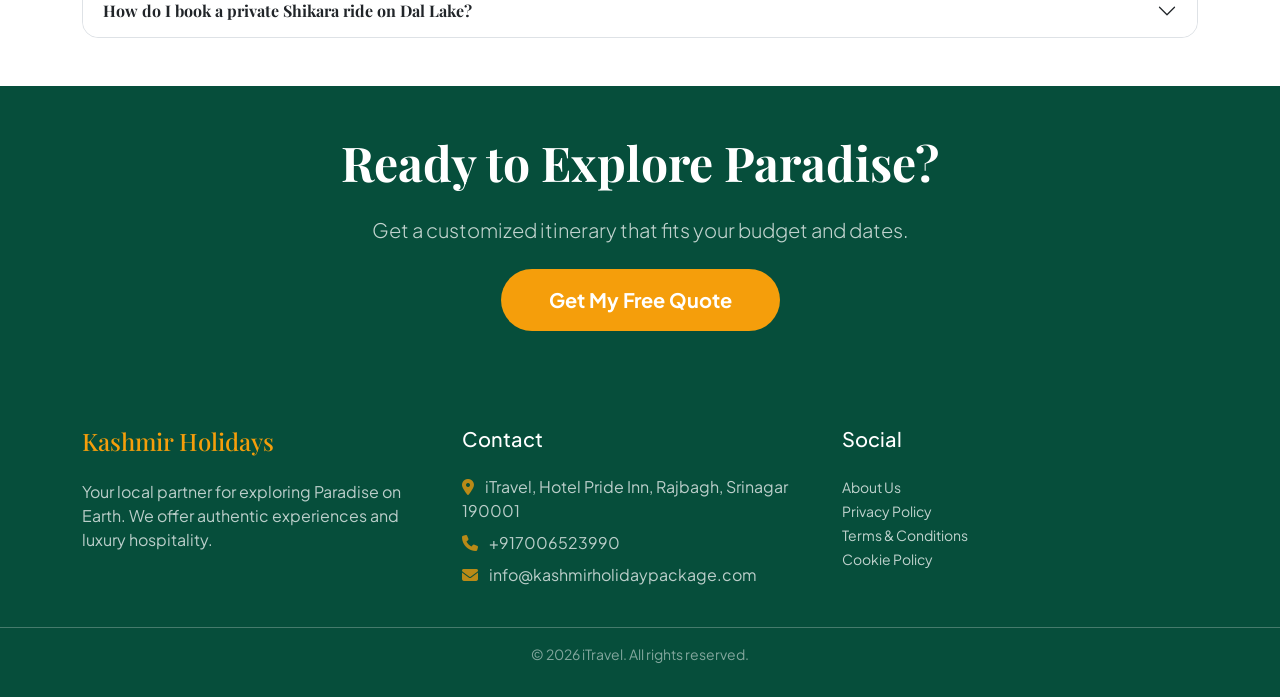
==== commit 5a2d47b4: "Update website content and styling for legal pages and FAQs Updates include adding "iTravel" to page" ====
--- a/client/index.html
+++ b/client/index.html
@@ -267,38 +267,65 @@
     <section class="py-5 bg-white">
         <div class="container">
             <div class="text-center mb-5">
-                <h2 class="display-4 fw-bold text-dark">Frequently Asked Questions</h2>
+                <h2 class="display-4 fw-bold text-dark">Kashmir Travel FAQs</h2>
                 <div class="mx-auto bg-accent" style="width: 80px; height: 4px;"></div>
+                <p class="text-muted mt-3">Common questions about Kashmir Holiday Packages and Travel</p>
             </div>
             <div class="accordion accordion-flush mx-auto max-w-3xl" id="faqAccordion">
                 <div class="accordion-item border rounded-4 mb-3">
                     <h2 class="accordion-header">
                         <button class="accordion-button collapsed fw-bold rounded-4" type="button" data-bs-toggle="collapse" data-bs-target="#faq1">
-                            Is Kashmir safe for tourists?
+                            Is Kashmir safe for families and honeymoon couples?
                         </button>
                     </h2>
                     <div id="faq1" class="accordion-collapse collapse" data-bs-parent="#faqAccordion">
-                        <div class="accordion-body">Yes, Kashmir is very safe for tourism. Thousands of tourists visit every month, and the locals are extremely welcoming and hospitable.</div>
+                        <div class="accordion-body">Yes, Kashmir is incredibly safe for tourists. As local travel experts at iTravel, we ensure 24/7 support and verified transport for all our Kashmir holiday packages. Thousands of families and couples visit Srinagar, Gulmarg, and Pahalgam every month without any issues.</div>
                     </div>
                 </div>
                 <div class="accordion-item border rounded-4 mb-3">
                     <h2 class="accordion-header">
                         <button class="accordion-button collapsed fw-bold rounded-4" type="button" data-bs-toggle="collapse" data-bs-target="#faq2">
-                            What is the best time to visit?
+                            What is the best month to book a Kashmir Tour Package?
                         </button>
                     </h2>
                     <div id="faq2" class="accordion-collapse collapse" data-bs-parent="#faqAccordion">
-                        <div class="accordion-body">Summer (April to October) is perfect for greenery, while Winter (December to February) is ideal for snow lovers and skiing.</div>
+                        <div class="accordion-body">The best time depends on your preference: 
+                            <ul>
+                                <li><strong>Spring/Summer (April-June):</strong> Best for lush green meadows and blooming tulips in Srinagar.</li>
+                                <li><strong>Autumn (September-October):</strong> Famous for golden Chinar trees and saffron harvesting.</li>
+                                <li><strong>Winter (December-February):</strong> Ideal for Gulmarg skiing packages and snow lovers.</li>
+                            </ul>
+                        </div>
+                    </div>
+                </div>
+                <div class="accordion-item border rounded-4 mb-3">
+                    <h2 class="accordion-header">
+                        <button class="accordion-button collapsed fw-bold rounded-4" type="button" data-bs-toggle="collapse" data-bs-target="#faq3">
+                            Are flight tickets included in the Kashmir holiday packages?
+                        </button>
+                    </h2>
+                    <div id="faq3" class="accordion-collapse collapse" data-bs-parent="#faqAccordion">
+                        <div class="accordion-body">We offer both land-only and flight-inclusive Kashmir tour packages from Delhi, Mumbai, Bangalore, and other major cities. Contact us for a customized quote that includes airfare.</div>
+                    </div>
+                </div>
+                <div class="accordion-item border rounded-4 mb-3">
+                    <h2 class="accordion-header">
+                        <button class="accordion-button collapsed fw-bold rounded-4" type="button" data-bs-toggle="collapse" data-bs-target="#faq4">
+                            What should I pack for a Gulmarg tour?
+                        </button>
+                    </h2>
+                    <div id="faq4" class="accordion-collapse collapse" data-bs-parent="#faqAccordion">
+                        <div class="accordion-body">For Gulmarg, especially in winter, carry heavy woolens, waterproof jackets, and boots. In summer, light woolens are sufficient as evenings can be chilly. Most of our premium Gulmarg packages include advice on gear rental for skiing.</div>
                     </div>
                 </div>
                 <div class="accordion-item border rounded-4">
                     <h2 class="accordion-header">
-                        <button class="accordion-button collapsed fw-bold rounded-4" type="button" data-bs-toggle="collapse" data-bs-target="#faq3">
-                            Do I need a special permit?
-                        </button>
-                    </h2>
-                    <div id="faq3" class="accordion-collapse collapse" data-bs-parent="#faqAccordion">
-                        <div class="accordion-body">Standard tourist areas like Srinagar, Gulmarg, and Pahalgam do not require any special permits for Indian citizens.</div>
+                        <button class="accordion-button collapsed fw-bold rounded-4" type="button" data-bs-toggle="collapse" data-bs-target="#faq5">
+                            How do I book a private Shikara ride on Dal Lake?
+                        </button>
+                    </h2>
+                    <div id="faq5" class="accordion-collapse collapse" data-bs-parent="#faqAccordion">
+                        <div class="accordion-body">Most of our Srinagar and Honeymoon packages come with a complimentary 1-hour private Shikara ride. We can also arrange extended sunrise or sunset Shikara tours upon request.</div>
                     </div>
                 </div>
             </div>
@@ -340,7 +367,7 @@
     </footer>
 
     <!-- Floating WhatsApp -->
-    <a href="https://wa.me/919876543210" class="whatsapp-btn" target="_blank">
+    <a href="https://wa.me/917006523990" class="whatsapp-btn" target="_blank">
         <i class="fab fa-whatsapp"></i>
     </a>
 
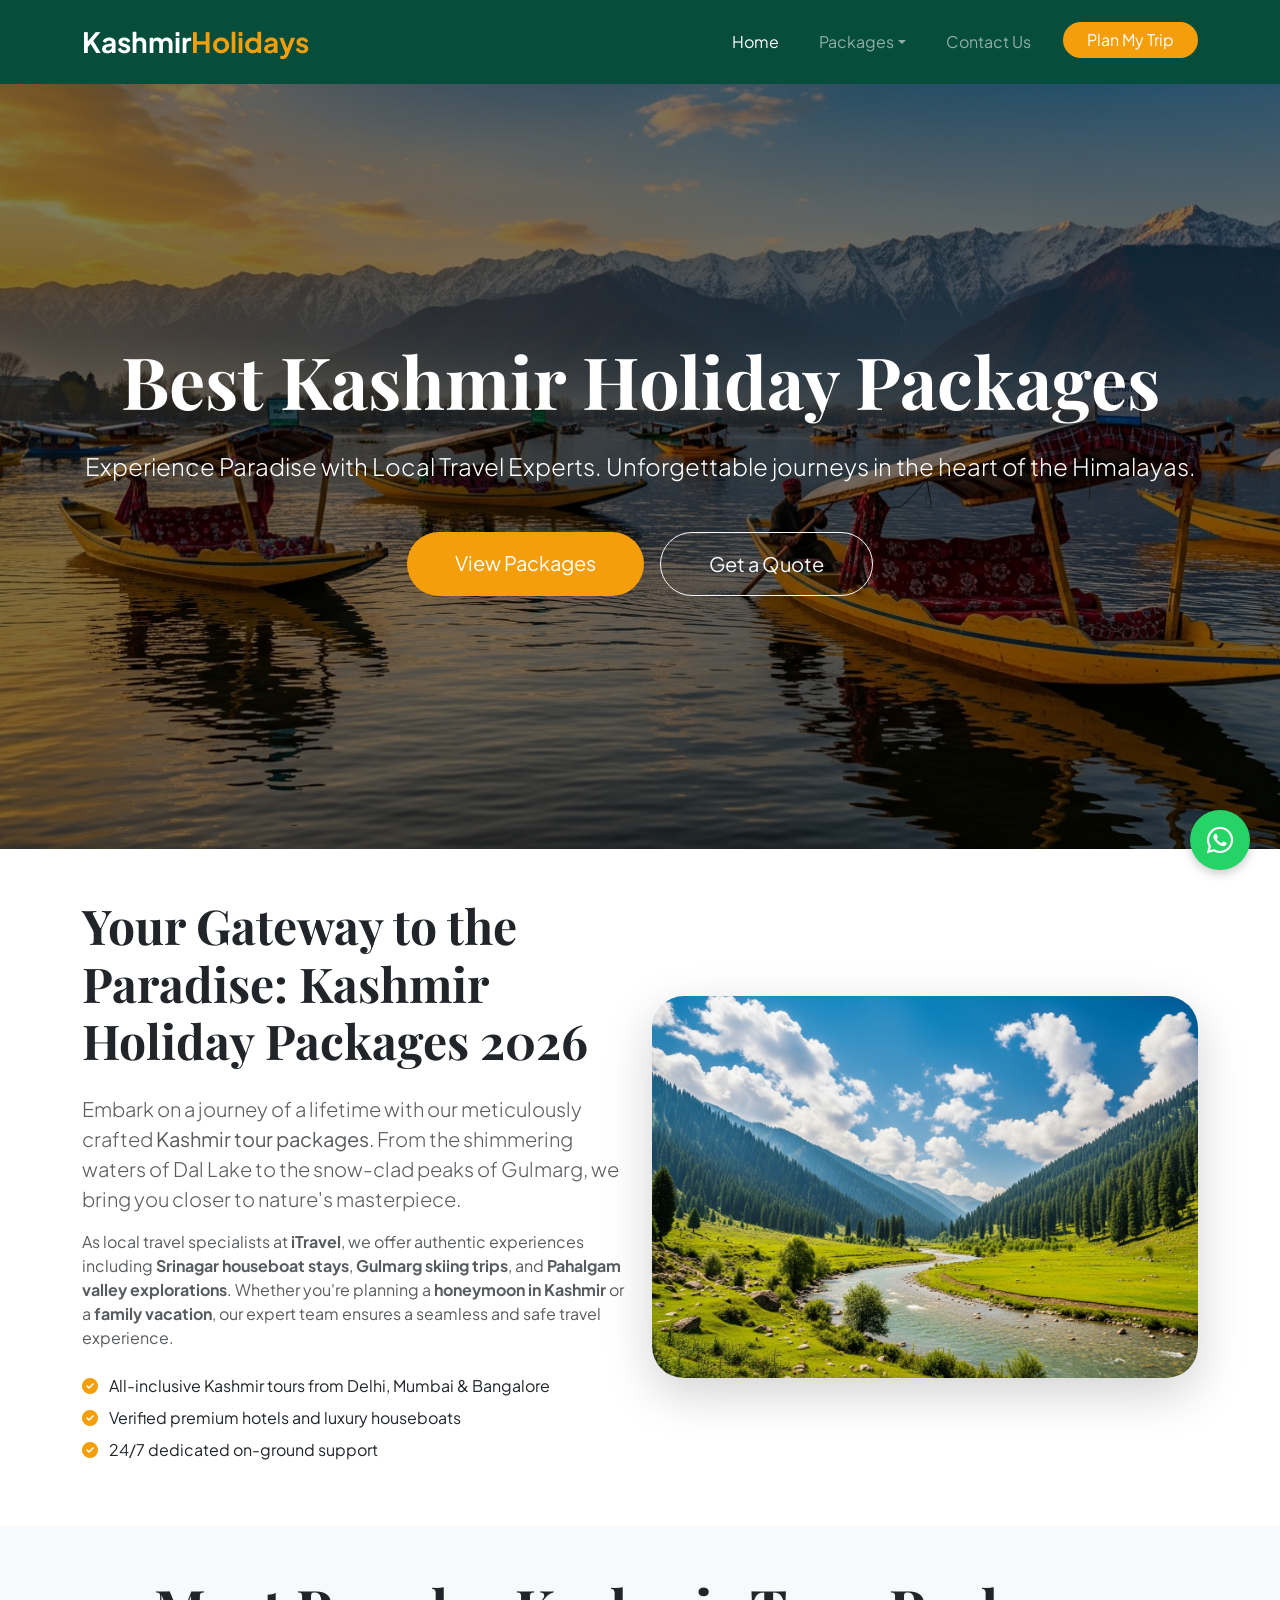
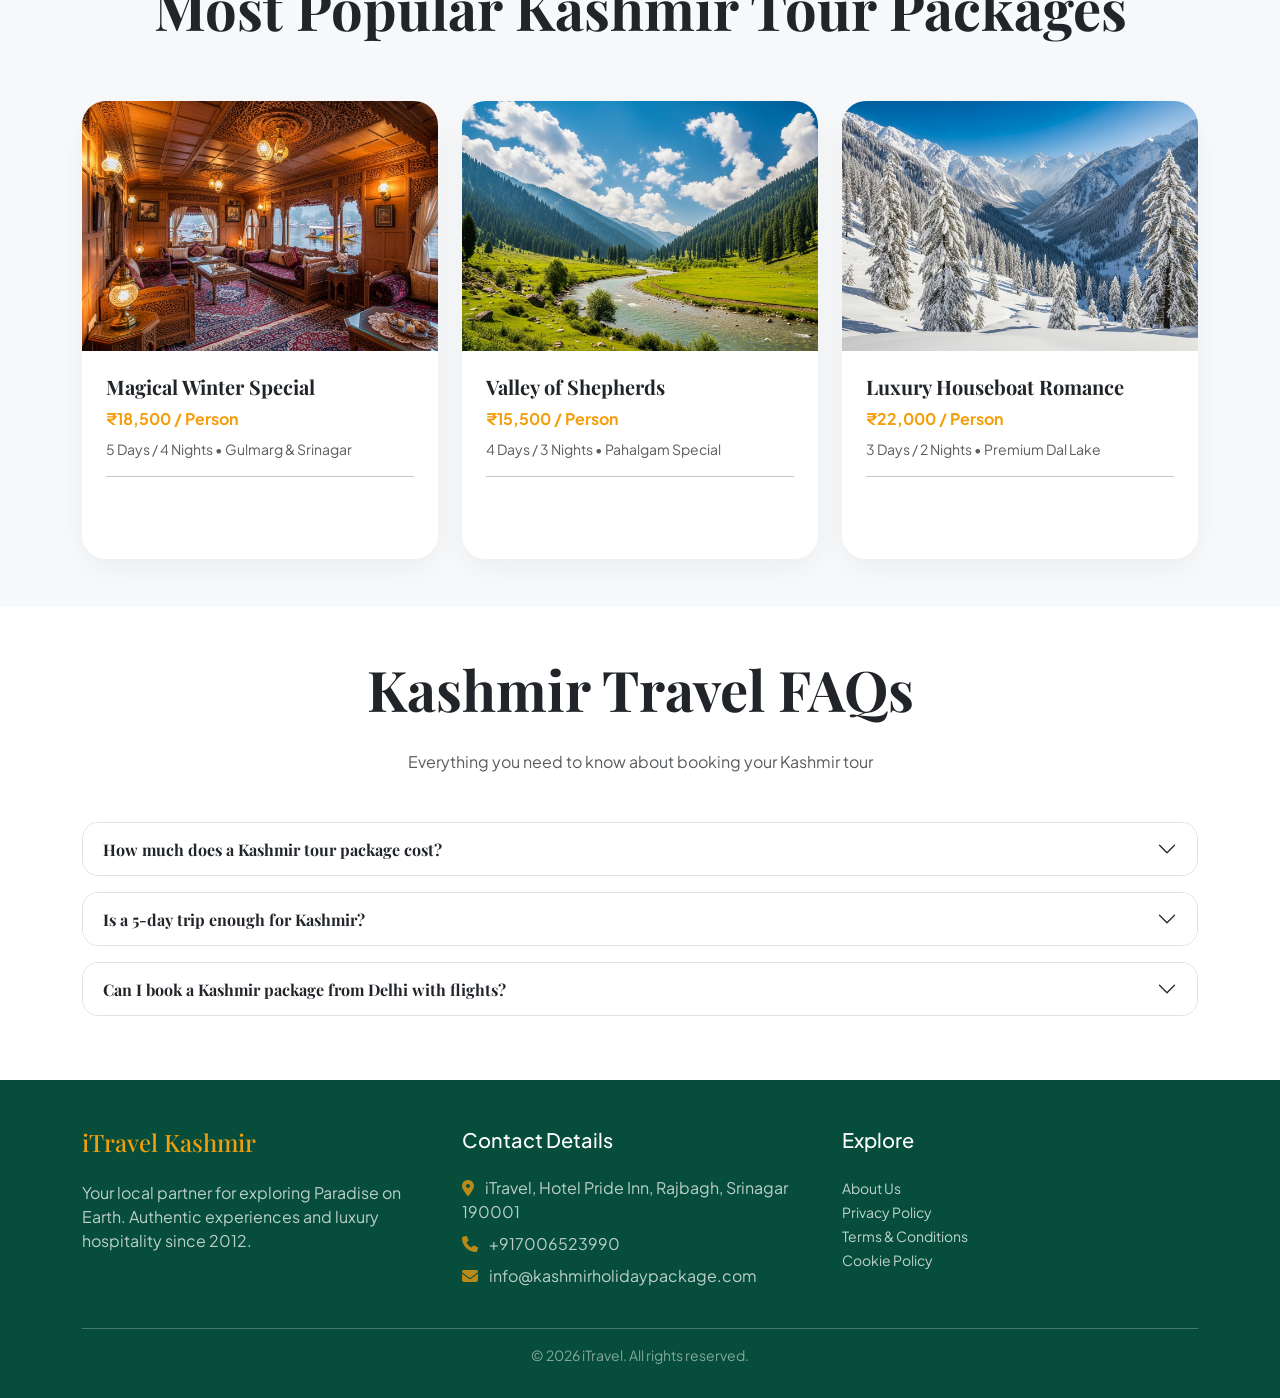
==== commit be64c580: "Improve website design and add SEO content for travel packages Enhance client-side files (index.html" ====
--- a/client/index.html
+++ b/client/index.html
@@ -4,7 +4,8 @@
     <meta charset="UTF-8">
     <meta name="viewport" content="width=device-width, initial-scale=1.0">
     <title>Kashmir Holiday Packages | Best Kashmir Tour Packages 2026</title>
-    <meta name="description" content="Book Kashmir holiday packages with local experts. Srinagar, Gulmarg, Pahalgam & Sonmarg tours with hotels, houseboats & sightseeing.">
+    <meta name="description" content="Book affordable Kashmir holiday packages with iTravel. Explore Srinagar, Gulmarg, Pahalgam & Sonmarg. Custom tour packages from Delhi, Mumbai & more.">
+    <meta name="keywords" content="Kashmir holiday packages, Kashmir tour packages, Srinagar packages, Gulmarg packages, Pahalgam tour, Kashmir trip cost, book kashmir tour">
     
     <!-- Bootstrap CSS -->
     <link href="https://cdn.jsdelivr.net/npm/bootstrap@5.3.3/dist/css/bootstrap.min.css" rel="stylesheet">
@@ -23,26 +24,34 @@
         h1, h2, h3, .font-serif { font-family: 'Playfair Display', serif; }
         .bg-primary-custom { background-color: var(--primary); }
         .text-accent { color: var(--accent); }
-        .btn-accent { background-color: var(--accent); color: white; border: none; }
-        .btn-accent:hover { background-color: #d97706; color: white; }
+        .btn-accent { background-color: var(--accent); color: white; border: none; transition: 0.3s; }
+        .btn-accent:hover { background-color: #d97706; transform: translateY(-2px); }
         .hero-section {
             background: linear-gradient(rgba(0,0,0,0.5), rgba(0,0,0,0.5)), url('assets/cinematic_dal_lake_sunset_landscape.png');
             background-size: cover;
             background-position: center;
-            height: 80vh;
+            height: 85vh;
             display: flex;
             align-items: center;
             color: white;
         }
-        .package-card {
+        .card-custom {
             border: none;
-            border-radius: 15px;
-            overflow: hidden;
-            transition: transform 0.3s;
-            box-shadow: 0 5px 15px rgba(0,0,0,0.05);
-        }
-        .package-card:hover { transform: translateY(-10px); }
-        .package-img { height: 250px; object-fit: cover; }
+            border-radius: 1.5rem;
+            box-shadow: 0 10px 30px rgba(0,0,0,0.05);
+            transition: 0.3s;
+        }
+        .card-custom:hover { transform: translateY(-10px); }
+        .form-control-custom {
+            padding: 0.8rem 1.2rem;
+            border-radius: 0.8rem;
+            border: 1px solid #e2e8f0;
+            background-color: #f8fafc;
+        }
+        .form-control-custom:focus {
+            box-shadow: 0 0 0 3px rgba(245, 158, 11, 0.2);
+            border-color: var(--accent);
+        }
         .whatsapp-btn {
             position: fixed;
             bottom: 30px;
@@ -102,161 +111,78 @@
             <h1 class="display-2 fw-bold mb-4">Best Kashmir Holiday Packages</h1>
             <p class="lead mb-5 fs-4">Experience Paradise with Local Travel Experts. Unforgettable journeys in the heart of the Himalayas.</p>
             <div class="d-flex flex-wrap justify-content-center gap-3">
-                <a href="#packages" class="btn btn-accent btn-lg px-5 py-3 rounded-pill">View Packages</a>
+                <a href="packages.html" class="btn btn-accent btn-lg px-5 py-3 rounded-pill">View Packages</a>
                 <a href="contact.html" class="btn btn-outline-light btn-lg px-5 py-3 rounded-pill">Get a Quote</a>
             </div>
         </div>
     </header>
 
-    <!-- Features -->
+    <!-- Detailed SEO Content Section -->
     <section class="py-5 bg-white">
         <div class="container">
-            <div class="row g-4 text-center">
-                <div class="col-md-4">
-                    <div class="p-4">
-                        <i class="fas fa-star fa-3x text-accent mb-3"></i>
-                        <h3 class="h4">Local Expertise</h3>
-                        <p class="text-muted">Deep knowledge of every valley, ensuring an authentic experience.</p>
-                    </div>
-                </div>
-                <div class="col-md-4">
-                    <div class="p-4">
-                        <i class="fas fa-shield-alt fa-3x text-accent mb-3"></i>
-                        <h3 class="h4">Safe Travel</h3>
-                        <p class="text-muted">Verified hotels and 24/7 on-ground support for your peace of mind.</p>
-                    </div>
-                </div>
-                <div class="col-md-4">
-                    <div class="p-4">
-                        <i class="fas fa-heart fa-3x text-accent mb-3"></i>
-                        <h3 class="h4">Customized</h3>
-                        <p class="text-muted">Tailor-made itineraries that fit your dreams and budget perfectly.</p>
-                    </div>
+            <div class="row align-items-center">
+                <div class="col-lg-6 mb-4 mb-lg-0">
+                    <h2 class="display-5 fw-bold text-dark mb-4">Your Gateway to the Paradise: Kashmir Holiday Packages 2026</h2>
+                    <p class="text-muted lead">Embark on a journey of a lifetime with our meticulously crafted <strong>Kashmir tour packages</strong>. From the shimmering waters of Dal Lake to the snow-clad peaks of Gulmarg, we bring you closer to nature's masterpiece.</p>
+                    <p class="text-muted">As local travel specialists at <strong>iTravel</strong>, we offer authentic experiences including <strong>Srinagar houseboat stays</strong>, <strong>Gulmarg skiing trips</strong>, and <strong>Pahalgam valley explorations</strong>. Whether you're planning a <strong>honeymoon in Kashmir</strong> or a <strong>family vacation</strong>, our expert team ensures a seamless and safe travel experience.</p>
+                    <ul class="list-unstyled mt-4">
+                        <li class="mb-2"><i class="fas fa-check-circle text-accent me-2"></i> All-inclusive Kashmir tours from Delhi, Mumbai & Bangalore</li>
+                        <li class="mb-2"><i class="fas fa-check-circle text-accent me-2"></i> Verified premium hotels and luxury houseboats</li>
+                        <li class="mb-2"><i class="fas fa-check-circle text-accent me-2"></i> 24/7 dedicated on-ground support</li>
+                    </ul>
+                </div>
+                <div class="col-lg-6">
+                    <img src="assets/lush_pahalgam_valley_landscape.png" class="img-fluid rounded-5 shadow-lg" alt="Kashmir Holiday Packages">
                 </div>
             </div>
         </div>
     </section>
 
     <!-- Packages Section -->
-    <section id="packages" class="py-5">
+    <section id="packages" class="py-5 bg-light">
         <div class="container">
             <div class="text-center mb-5">
-                <h2 class="display-4 fw-bold text-dark">Popular Tour Packages</h2>
+                <h2 class="display-4 fw-bold text-dark">Most Popular Kashmir Tour Packages</h2>
                 <div class="mx-auto bg-accent" style="width: 80px; height: 4px;"></div>
             </div>
             <div class="row g-4">
                 <!-- Pkg 1 -->
                 <div class="col-md-4">
-                    <div class="card package-card h-100">
-                        <img src="assets/luxury_houseboat_interior_bedroom.png" class="package-img card-img-top" alt="Srinagar Houseboat">
-                        <div class="card-body">
+                    <div class="card card-custom h-100 overflow-hidden">
+                        <img src="assets/luxury_houseboat_interior_bedroom.png" class="card-img-top" style="height: 250px; object-fit: cover;" alt="Srinagar Houseboat Package">
+                        <div class="card-body p-4">
                             <h3 class="h5 fw-bold">Magical Winter Special</h3>
                             <p class="text-accent fw-bold mb-2">₹18,500 / Person</p>
                             <p class="text-muted small">5 Days / 4 Nights • Gulmarg & Srinagar</p>
                             <hr>
-                            <a href="packages.html" class="btn btn-primary-custom text-white w-100 py-2">View Details</a>
+                            <a href="gulmarg-tour-packages.html" class="btn btn-primary-custom text-white w-100 py-2 rounded-pill">View Details</a>
                         </div>
                     </div>
                 </div>
                 <!-- Pkg 2 -->
                 <div class="col-md-4">
-                    <div class="card package-card h-100">
-                        <img src="assets/lush_pahalgam_valley_landscape.png" class="package-img card-img-top" alt="Pahalgam Valley">
-                        <div class="card-body">
+                    <div class="card card-custom h-100 overflow-hidden">
+                        <img src="assets/lush_pahalgam_valley_landscape.png" class="card-img-top" style="height: 250px; object-fit: cover;" alt="Pahalgam Valley Package">
+                        <div class="card-body p-4">
                             <h3 class="h5 fw-bold">Valley of Shepherds</h3>
                             <p class="text-accent fw-bold mb-2">₹15,500 / Person</p>
                             <p class="text-muted small">4 Days / 3 Nights • Pahalgam Special</p>
                             <hr>
-                            <a href="packages.html" class="btn btn-primary-custom text-white w-100 py-2">View Details</a>
+                            <a href="pahalgam-tour-packages.html" class="btn btn-primary-custom text-white w-100 py-2 rounded-pill">View Details</a>
                         </div>
                     </div>
                 </div>
                 <!-- Pkg 3 -->
                 <div class="col-md-4">
-                    <div class="card package-card h-100">
-                        <img src="assets/snowy_gulmarg_mountains_landscape.png" class="package-img card-img-top" alt="Dal Lake Houseboat">
-                        <div class="card-body">
+                    <div class="card card-custom h-100 overflow-hidden">
+                        <img src="assets/snowy_gulmarg_mountains_landscape.png" class="card-img-top" style="height: 250px; object-fit: cover;" alt="Kashmir Honeymoon Package">
+                        <div class="card-body p-4">
                             <h3 class="h5 fw-bold">Luxury Houseboat Romance</h3>
                             <p class="text-accent fw-bold mb-2">₹22,000 / Person</p>
                             <p class="text-muted small">3 Days / 2 Nights • Premium Dal Lake</p>
                             <hr>
-                            <a href="packages.html" class="btn btn-primary-custom text-white w-100 py-2">View Details</a>
+                            <a href="kashmir-honeymoon-packages.html" class="btn btn-primary-custom text-white w-100 py-2 rounded-pill">View Details</a>
                         </div>
-                    </div>
-                </div>
-            </div>
-        </div>
-    </section>
-
-    <!-- Destinations Section -->
-    <section id="destinations" class="py-5 bg-white">
-        <div class="container">
-            <div class="text-center mb-5">
-                <h2 class="display-4 fw-bold text-dark">Top Destinations</h2>
-                <div class="mx-auto bg-accent mb-3" style="width: 80px; height: 4px;"></div>
-                <p class="text-muted">Explore the gems of the Kashmir Valley</p>
-            </div>
-            <div class="row g-4">
-                <div class="col-md-3">
-                    <div class="card border-0 rounded-4 overflow-hidden shadow-sm h-100">
-                        <img src="assets/cinematic_dal_lake_sunset_landscape.png" class="card-img-top" style="height: 200px; object-fit: cover;" alt="Srinagar">
-                        <div class="card-body text-center">
-                            <h4 class="h5 fw-bold">Srinagar</h4>
-                        </div>
-                    </div>
-                </div>
-                <div class="col-md-3">
-                    <div class="card border-0 rounded-4 overflow-hidden shadow-sm h-100">
-                        <img src="assets/snowy_gulmarg_mountains_landscape.png" class="card-img-top" style="height: 200px; object-fit: cover;" alt="Gulmarg">
-                        <div class="card-body text-center">
-                            <h4 class="h5 fw-bold">Gulmarg</h4>
-                        </div>
-                    </div>
-                </div>
-                <div class="col-md-3">
-                    <div class="card border-0 rounded-4 overflow-hidden shadow-sm h-100">
-                        <img src="assets/lush_pahalgam_valley_landscape.png" class="card-img-top" style="height: 200px; object-fit: cover;" alt="Pahalgam">
-                        <div class="card-body text-center">
-                            <h4 class="h5 fw-bold">Pahalgam</h4>
-                        </div>
-                    </div>
-                </div>
-                <div class="col-md-3">
-                    <div class="card border-0 rounded-4 overflow-hidden shadow-sm h-100">
-                        <img src="assets/sonmarg_meadow_with_glaciers.png" class="card-img-top" style="height: 200px; object-fit: cover;" alt="Sonmarg">
-                        <div class="card-body text-center">
-                            <h4 class="h5 fw-bold">Sonmarg</h4>
-                        </div>
-                    </div>
-                </div>
-            </div>
-        </div>
-    </section>
-
-    <!-- Testimonials -->
-    <section class="py-5 bg-light">
-        <div class="container">
-            <div class="text-center mb-5">
-                <h2 class="display-4 fw-bold text-dark">What Travelers Say</h2>
-                <div class="mx-auto bg-accent" style="width: 80px; height: 4px;"></div>
-            </div>
-            <div class="row g-4">
-                <div class="col-md-4">
-                    <div class="card border-0 p-4 shadow-sm rounded-4 italic">
-                        <p class="mb-3">"The most beautiful trip of our lives. The houseboat stay in Srinagar was magical!"</p>
-                        <div class="fw-bold">- Anjali Sharma, Delhi</div>
-                    </div>
-                </div>
-                <div class="col-md-4">
-                    <div class="card border-0 p-4 shadow-sm rounded-4 italic">
-                        <p class="mb-3">"Gulmarg gondola ride is a must-experience. Excellent hospitality by the local team."</p>
-                        <div class="fw-bold">- Vikram Singh, Mumbai</div>
-                    </div>
-                </div>
-                <div class="col-md-4">
-                    <div class="card border-0 p-4 shadow-sm rounded-4 italic">
-                        <p class="mb-3">"Safe, professional, and very well-organized. Highly recommended for families."</p>
-                        <div class="fw-bold">- Dr. Ramesh, Bangalore</div>
                     </div>
                 </div>
             </div>
@@ -269,86 +195,53 @@
             <div class="text-center mb-5">
                 <h2 class="display-4 fw-bold text-dark">Kashmir Travel FAQs</h2>
                 <div class="mx-auto bg-accent" style="width: 80px; height: 4px;"></div>
-                <p class="text-muted mt-3">Common questions about Kashmir Holiday Packages and Travel</p>
+                <p class="text-muted mt-3">Everything you need to know about booking your Kashmir tour</p>
             </div>
             <div class="accordion accordion-flush mx-auto max-w-3xl" id="faqAccordion">
-                <div class="accordion-item border rounded-4 mb-3">
+                <div class="accordion-item border rounded-4 mb-3 overflow-hidden">
                     <h2 class="accordion-header">
-                        <button class="accordion-button collapsed fw-bold rounded-4" type="button" data-bs-toggle="collapse" data-bs-target="#faq1">
-                            Is Kashmir safe for families and honeymoon couples?
+                        <button class="accordion-button collapsed fw-bold" type="button" data-bs-toggle="collapse" data-bs-target="#faq1">
+                            How much does a Kashmir tour package cost?
                         </button>
                     </h2>
                     <div id="faq1" class="accordion-collapse collapse" data-bs-parent="#faqAccordion">
-                        <div class="accordion-body">Yes, Kashmir is incredibly safe for tourists. As local travel experts at iTravel, we ensure 24/7 support and verified transport for all our Kashmir holiday packages. Thousands of families and couples visit Srinagar, Gulmarg, and Pahalgam every month without any issues.</div>
-                    </div>
-                </div>
-                <div class="accordion-item border rounded-4 mb-3">
+                        <div class="accordion-body text-muted">A standard 5-day Kashmir tour package usually starts from ₹15,000 to ₹25,000 per person, depending on the hotel category and inclusions. We offer customized packages to fit every budget.</div>
+                    </div>
+                </div>
+                <div class="accordion-item border rounded-4 mb-3 overflow-hidden">
                     <h2 class="accordion-header">
-                        <button class="accordion-button collapsed fw-bold rounded-4" type="button" data-bs-toggle="collapse" data-bs-target="#faq2">
-                            What is the best month to book a Kashmir Tour Package?
+                        <button class="accordion-button collapsed fw-bold" type="button" data-bs-toggle="collapse" data-bs-target="#faq2">
+                            Is a 5-day trip enough for Kashmir?
                         </button>
                     </h2>
                     <div id="faq2" class="accordion-collapse collapse" data-bs-parent="#faqAccordion">
-                        <div class="accordion-body">The best time depends on your preference: 
-                            <ul>
-                                <li><strong>Spring/Summer (April-June):</strong> Best for lush green meadows and blooming tulips in Srinagar.</li>
-                                <li><strong>Autumn (September-October):</strong> Famous for golden Chinar trees and saffron harvesting.</li>
-                                <li><strong>Winter (December-February):</strong> Ideal for Gulmarg skiing packages and snow lovers.</li>
-                            </ul>
-                        </div>
-                    </div>
-                </div>
-                <div class="accordion-item border rounded-4 mb-3">
+                        <div class="accordion-body text-muted">A 5-day trip is perfect for a quick getaway covering Srinagar, Gulmarg, and Pahalgam. However, for a more relaxed pace and to include Sonmarg, we recommend a 6 to 7-day itinerary.</div>
+                    </div>
+                </div>
+                <div class="accordion-item border rounded-4 mb-3 overflow-hidden">
                     <h2 class="accordion-header">
-                        <button class="accordion-button collapsed fw-bold rounded-4" type="button" data-bs-toggle="collapse" data-bs-target="#faq3">
-                            Are flight tickets included in the Kashmir holiday packages?
+                        <button class="accordion-button collapsed fw-bold" type="button" data-bs-toggle="collapse" data-bs-target="#faq3">
+                            Can I book a Kashmir package from Delhi with flights?
                         </button>
                     </h2>
                     <div id="faq3" class="accordion-collapse collapse" data-bs-parent="#faqAccordion">
-                        <div class="accordion-body">We offer both land-only and flight-inclusive Kashmir tour packages from Delhi, Mumbai, Bangalore, and other major cities. Contact us for a customized quote that includes airfare.</div>
-                    </div>
-                </div>
-                <div class="accordion-item border rounded-4 mb-3">
-                    <h2 class="accordion-header">
-                        <button class="accordion-button collapsed fw-bold rounded-4" type="button" data-bs-toggle="collapse" data-bs-target="#faq4">
-                            What should I pack for a Gulmarg tour?
-                        </button>
-                    </h2>
-                    <div id="faq4" class="accordion-collapse collapse" data-bs-parent="#faqAccordion">
-                        <div class="accordion-body">For Gulmarg, especially in winter, carry heavy woolens, waterproof jackets, and boots. In summer, light woolens are sufficient as evenings can be chilly. Most of our premium Gulmarg packages include advice on gear rental for skiing.</div>
-                    </div>
-                </div>
-                <div class="accordion-item border rounded-4">
-                    <h2 class="accordion-header">
-                        <button class="accordion-button collapsed fw-bold rounded-4" type="button" data-bs-toggle="collapse" data-bs-target="#faq5">
-                            How do I book a private Shikara ride on Dal Lake?
-                        </button>
-                    </h2>
-                    <div id="faq5" class="accordion-collapse collapse" data-bs-parent="#faqAccordion">
-                        <div class="accordion-body">Most of our Srinagar and Honeymoon packages come with a complimentary 1-hour private Shikara ride. We can also arrange extended sunrise or sunset Shikara tours upon request.</div>
+                        <div class="accordion-body text-muted">Yes! We specialize in all-inclusive Kashmir tour packages from Delhi, Mumbai, and other major cities. We handle your flight bookings, airport transfers, and entire stay.</div>
                     </div>
                 </div>
             </div>
         </div>
     </section>
 
-    <!-- CTA Section -->
-    <section class="py-5 bg-primary-custom text-white text-center">
-        <div class="container">
-            <h2 class="display-5 fw-bold mb-4 font-serif">Ready to Explore Paradise?</h2>
-            <p class="lead mb-4 opacity-75">Get a customized itinerary that fits your budget and dates.</p>
-            <a href="contact.html" class="btn btn-accent btn-lg px-5 py-3 rounded-pill fw-bold">Get My Free Quote</a>
-        </div>
-    </section>
+    <!-- Footer -->
     <footer class="bg-primary-custom text-white pt-5 pb-3">
         <div class="container">
             <div class="row g-4 mb-4">
                 <div class="col-md-4">
-                    <h3 class="h4 text-accent mb-4">Kashmir Holidays</h3>
-                    <p class="text-light opacity-75">Your local partner for exploring Paradise on Earth. We offer authentic experiences and luxury hospitality.</p>
-                </div>
-                <div class="col-md-4">
-                    <h4 class="h5 mb-4">Contact</h4>
+                    <h3 class="h4 text-accent mb-4">iTravel Kashmir</h3>
+                    <p class="text-light opacity-75">Your local partner for exploring Paradise on Earth. Authentic experiences and luxury hospitality since 2012.</p>
+                </div>
+                <div class="col-md-4">
+                    <h4 class="h5 mb-4">Contact Details</h4>
                     <ul class="list-unstyled text-light opacity-75">
                         <li class="mb-2"><i class="fas fa-map-marker-alt me-2 text-accent"></i> iTravel, Hotel Pride Inn, Rajbagh, Srinagar 190001</li>
                         <li class="mb-2"><i class="fas fa-phone me-2 text-accent"></i> +917006523990</li>
@@ -356,9 +249,13 @@
                     </ul>
                 </div>
                 <div class="col-md-4">
-                    <h4 class="h5 mb-4">Social</h4>
-<ul class="list-unstyled text-light opacity-75"><li><a href="about-us.html" class="text-white text-decoration-none small">About Us</a></li><li><a href="privacy-policy.html" class="text-white text-decoration-none small">Privacy Policy</a></li><li><a href="terms-and-conditions.html" class="text-white text-decoration-none small">Terms & Conditions</a></li><li><a href="cookies.html" class="text-white text-decoration-none small">Cookie Policy</a></li></ul>
-                    </div>
+                    <h4 class="h5 mb-4">Explore</h4>
+                    <ul class="list-unstyled text-light opacity-75">
+                        <li><a href="about-us.html" class="text-white text-decoration-none small">About Us</a></li>
+                        <li><a href="privacy-policy.html" class="text-white text-decoration-none small">Privacy Policy</a></li>
+                        <li><a href="terms-and-conditions.html" class="text-white text-decoration-none small">Terms & Conditions</a></li>
+                        <li><a href="cookies.html" class="text-white text-decoration-none small">Cookie Policy</a></li>
+                    </ul>
                 </div>
             </div>
             <hr class="opacity-25">
